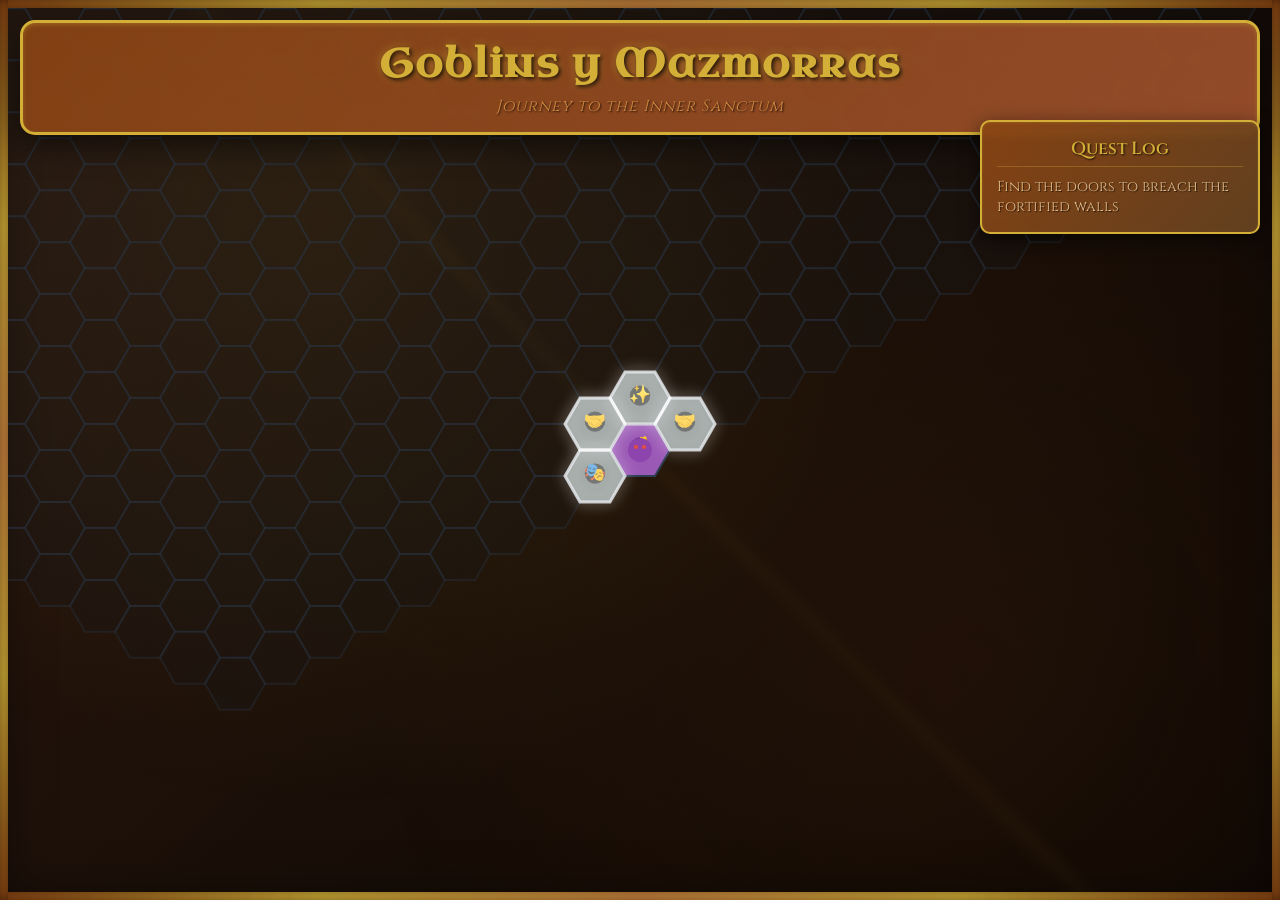
==== frontend/index.html @ 20ef0c17 "frontend" ====
<!DOCTYPE html>
<html lang="en">
<head>
    <meta charset="UTF-8">
    <meta name="viewport" content="width=device-width, initial-scale=1.0">
    <title>Goblins y Mazmorras</title>
    <link rel="preconnect" href="https://fonts.googleapis.com">
    <link rel="preconnect" href="https://fonts.gstatic.com" crossorigin>
    <link href="https://fonts.googleapis.com/css2?family=Cinzel:wght@400;600;700&family=Uncial+Antiqua&display=swap" rel="stylesheet">
    <link rel="stylesheet" href="style.css">
</head>
<body>
    <div class="game-overlay">
        <div class="title-banner">
            <h1 class="game-title">Goblins y Mazmorras</h1>
            <div class="subtitle">Journey to the Inner Sanctum</div>
        </div>
        
        <div class="game-info">
            <div class="info-panel">
                <div class="panel-title">Quest Log</div>
                <div class="quest-text">Find the doors to breach the fortified walls</div>
            </div>
        </div>
    </div>
    
    <canvas id="gameCanvas"></canvas>
    
    <!-- Event Chat Modal -->
    <div id="eventChatModal" class="chat-modal hidden">
        <div class="chat-container">
            <div class="chat-header">
                <h3>Game Master</h3>
                <button id="closeChatBtn" class="close-btn">×</button>
            </div>
            <div class="chat-messages" id="chatMessages">
                <!-- Messages will be added here dynamically -->
            </div>
            <div class="chat-input-area">
                <input type="text" id="chatInput" placeholder="¿Qué haces?" maxlength="200">
                <button id="sendChatBtn">Enviar</button>
            </div>
            <div class="chat-loading hidden" id="chatLoading">
                <div class="loading-spinner"></div>
                <span>Evaluando tu acción...</span>
            </div>
        </div>
    </div>
    
    <div class="medieval-border top"></div>
    <div class="medieval-border bottom"></div>
    <div class="medieval-border left"></div>
    <div class="medieval-border right"></div>
    
    <script src="game.js"></script>
</body>
</html>
---- frontend/style.css ----
/* Medieval Theme Styles */
* {
    margin: 0;
    padding: 0;
    box-sizing: border-box;
}

body {
    font-family: 'Cinzel', serif;
    background: linear-gradient(135deg, #2c1810 0%, #1a0f08 50%, #0d0704 100%);
    background-attachment: fixed;
    overflow: hidden;
    position: relative;
    color: #d4af37;
}

/* Parchment texture overlay */
body::before {
    content: '';
    position: fixed;
    top: 0;
    left: 0;
    width: 100%;
    height: 100%;
    background-image: 
        radial-gradient(circle at 25% 25%, rgba(212, 175, 55, 0.1) 0%, transparent 50%),
        radial-gradient(circle at 75% 75%, rgba(139, 69, 19, 0.1) 0%, transparent 50%),
        linear-gradient(45deg, transparent 49%, rgba(212, 175, 55, 0.03) 50%, transparent 51%);
    pointer-events: none;
    z-index: 1;
}

#gameCanvas {
    display: block;
    cursor: crosshair;
    position: relative;
    z-index: 2;
    border-radius: 8px;
    box-shadow: 
        inset 0 0 50px rgba(0, 0, 0, 0.5),
        0 0 30px rgba(212, 175, 55, 0.3);
}

/* Medieval Borders */
.medieval-border {
    position: fixed;
    background: linear-gradient(45deg, #8b4513, #d4af37, #8b4513);
    z-index: 3;
    box-shadow: inset 0 0 10px rgba(0, 0, 0, 0.5);
}

.medieval-border.top {
    top: 0;
    left: 0;
    right: 0;
    height: 8px;
    background: linear-gradient(to right, #8b4513, #d4af37, #cd853f, #d4af37, #8b4513);
}

.medieval-border.bottom {
    bottom: 0;
    left: 0;
    right: 0;
    height: 8px;
    background: linear-gradient(to right, #8b4513, #d4af37, #cd853f, #d4af37, #8b4513);
}

.medieval-border.left {
    top: 0;
    bottom: 0;
    left: 0;
    width: 8px;
    background: linear-gradient(to bottom, #8b4513, #d4af37, #cd853f, #d4af37, #8b4513);
}

.medieval-border.right {
    top: 0;
    bottom: 0;
    right: 0;
    width: 8px;
    background: linear-gradient(to bottom, #8b4513, #d4af37, #cd853f, #d4af37, #8b4513);
}

/* Game Overlay */
.game-overlay {
    position: fixed;
    top: 20px;
    left: 20px;
    right: 20px;
    z-index: 4;
    pointer-events: none;
}

.title-banner {
    text-align: center;
    margin-bottom: 20px;
    background: linear-gradient(135deg, rgba(139, 69, 19, 0.9), rgba(160, 82, 45, 0.9));
    border: 3px solid #d4af37;
    border-radius: 15px;
    padding: 15px 30px;
    box-shadow: 
        0 8px 32px rgba(0, 0, 0, 0.6),
        inset 0 2px 4px rgba(212, 175, 55, 0.3);
    backdrop-filter: blur(5px);
}

.game-title {
    font-family: 'Uncial Antiqua', cursive;
    font-size: 2.5rem;
    color: #d4af37;
    text-shadow: 
        2px 2px 4px rgba(0, 0, 0, 0.8),
        0 0 10px rgba(212, 175, 55, 0.5);
    margin-bottom: 5px;
    letter-spacing: 2px;
}

.subtitle {
    font-size: 1rem;
    color: #cd853f;
    font-style: italic;
    text-shadow: 1px 1px 2px rgba(0, 0, 0, 0.8);
    letter-spacing: 1px;
}

.game-info {
    position: fixed;
    top: 120px;
    right: 20px;
    width: 280px;
}

.info-panel {
    background: linear-gradient(135deg, rgba(139, 69, 19, 0.95), rgba(101, 67, 33, 0.95));
    border: 2px solid #d4af37;
    border-radius: 10px;
    padding: 15px;
    box-shadow: 
        0 6px 20px rgba(0, 0, 0, 0.6),
        inset 0 1px 3px rgba(212, 175, 55, 0.2);
    backdrop-filter: blur(3px);
}

.panel-title {
    font-size: 1.1rem;
    font-weight: 600;
    color: #d4af37;
    text-align: center;
    margin-bottom: 10px;
    text-shadow: 1px 1px 2px rgba(0, 0, 0, 0.8);
    border-bottom: 1px solid rgba(212, 175, 55, 0.3);
    padding-bottom: 5px;
}

.quest-text {
    font-size: 0.9rem;
    color: #deb887;
    line-height: 1.4;
    text-shadow: 1px 1px 1px rgba(0, 0, 0, 0.6);
}

/* Responsive Design */
@media (max-width: 768px) {
    .game-title {
        font-size: 1.8rem;
    }
    
    .title-banner {
        padding: 10px 20px;
    }
    
    .game-info {
        position: fixed;
        bottom: 20px;
        right: 20px;
        left: 20px;
        width: auto;
    }
    
    .info-panel {
        padding: 12px;
    }
}

/* Subtle animations */
.title-banner {
    animation: glow 3s ease-in-out infinite alternate;
}

@keyframes glow {
    from {
        box-shadow: 
            0 8px 32px rgba(0, 0, 0, 0.6),
            inset 0 2px 4px rgba(212, 175, 55, 0.3);
    }
    to {
        box-shadow: 
            0 8px 32px rgba(0, 0, 0, 0.6),
            inset 0 2px 4px rgba(212, 175, 55, 0.5),
            0 0 20px rgba(212, 175, 55, 0.2);
    }
}

/* Chat Modal Styles */
.chat-modal {
    position: fixed;
    top: 0;
    left: 0;
    width: 100%;
    height: 100%;
    background: rgba(0, 0, 0, 0.8);
    display: flex;
    justify-content: center;
    align-items: center;
    z-index: 1000;
    backdrop-filter: blur(5px);
}

.chat-modal.hidden {
    display: none;
}

.chat-container {
    background: linear-gradient(135deg, rgba(139, 69, 19, 0.95), rgba(101, 67, 33, 0.95));
    border: 3px solid #d4af37;
    border-radius: 15px;
    width: 90%;
    max-width: 500px;
    max-height: 80vh;
    box-shadow: 
        0 10px 40px rgba(0, 0, 0, 0.8),
        inset 0 2px 4px rgba(212, 175, 55, 0.3);
    backdrop-filter: blur(10px);
    display: flex;
    flex-direction: column;
}

.chat-header {
    padding: 15px 20px;
    border-bottom: 2px solid rgba(212, 175, 55, 0.3);
    display: flex;
    justify-content: space-between;
    align-items: center;
}

.chat-header h3 {
    color: #d4af37;
    font-size: 1.3rem;
    text-shadow: 1px 1px 2px rgba(0, 0, 0, 0.8);
    margin: 0;
}

.close-btn {
    background: none;
    border: none;
    color: #d4af37;
    font-size: 1.5rem;
    cursor: pointer;
    padding: 5px 10px;
    border-radius: 5px;
    transition: all 0.3s ease;
}

.close-btn:hover {
    background: rgba(212, 175, 55, 0.2);
    transform: scale(1.1);
}

.chat-messages {
    flex: 1;
    padding: 20px;
    overflow-y: auto;
    max-height: 300px;
    min-height: 150px;
}

.message {
    margin-bottom: 15px;
    padding: 12px 15px;
    border-radius: 10px;
    line-height: 1.4;
    word-wrap: break-word;
}

.message.gm {
    background: linear-gradient(135deg, rgba(212, 175, 55, 0.2), rgba(205, 133, 63, 0.2));
    border-left: 4px solid #d4af37;
    color: #deb887;
    text-shadow: 1px 1px 1px rgba(0, 0, 0, 0.6);
}

.message.player {
    background: linear-gradient(135deg, rgba(142, 68, 173, 0.3), rgba(155, 89, 182, 0.3));
    border-left: 4px solid #9b59b6;
    color: #e8d5ff;
    text-shadow: 1px 1px 1px rgba(0, 0, 0, 0.6);
    margin-left: 20px;
}

.message.result {
    background: linear-gradient(135deg, rgba(46, 125, 50, 0.3), rgba(76, 175, 80, 0.3));
    border-left: 4px solid #4caf50;
    color: #c8e6c9;
    text-shadow: 1px 1px 1px rgba(0, 0, 0, 0.6);
    font-weight: 600;
}

.chat-input-area {
    padding: 15px 20px;
    border-top: 2px solid rgba(212, 175, 55, 0.3);
    display: flex;
    gap: 10px;
}

#chatInput {
    flex: 1;
    padding: 10px 15px;
    border: 2px solid rgba(212, 175, 55, 0.5);
    border-radius: 8px;
    background: rgba(139, 69, 19, 0.3);
    color: #deb887;
    font-family: 'Cinzel', serif;
    font-size: 0.9rem;
    outline: none;
    transition: all 0.3s ease;
}

#chatInput:focus {
    border-color: #d4af37;
    background: rgba(139, 69, 19, 0.5);
    box-shadow: 0 0 10px rgba(212, 175, 55, 0.3);
}

#chatInput::placeholder {
    color: rgba(222, 184, 135, 0.6);
    font-style: italic;
}

#sendChatBtn {
    padding: 10px 20px;
    background: linear-gradient(135deg, #d4af37, #cd853f);
    border: none;
    border-radius: 8px;
    color: #2c1810;
    font-family: 'Cinzel', serif;
    font-weight: 600;
    cursor: pointer;
    transition: all 0.3s ease;
    text-shadow: 1px 1px 1px rgba(0, 0, 0, 0.3);
}

#sendChatBtn:hover {
    background: linear-gradient(135deg, #f1c40f, #d4af37);
    transform: translateY(-2px);
    box-shadow: 0 4px 12px rgba(212, 175, 55, 0.4);
}

#sendChatBtn:disabled {
    opacity: 0.5;
    cursor: not-allowed;
    transform: none;
}

.chat-loading {
    padding: 15px 20px;
    text-align: center;
    border-top: 2px solid rgba(212, 175, 55, 0.3);
    display: flex;
    align-items: center;
    justify-content: center;
    gap: 10px;
    color: #deb887;
    font-style: italic;
}

.chat-loading.hidden {
    display: none;
}

.loading-spinner {
    width: 20px;
    height: 20px;
    border: 2px solid rgba(212, 175, 55, 0.3);
    border-top: 2px solid #d4af37;
    border-radius: 50%;
    animation: spin 1s linear infinite;
}

@keyframes spin {
    0% { transform: rotate(0deg); }
    100% { transform: rotate(360deg); }
}

/* Mobile responsiveness for chat */
@media (max-width: 768px) {
    .chat-container {
        width: 95%;
        max-height: 90vh;
    }
    
    .chat-messages {
        max-height: 250px;
    }
    
    .message.player {
        margin-left: 10px;
    }
    
    #chatInput {
        font-size: 16px; /* Prevent zoom on iOS */
    }
}
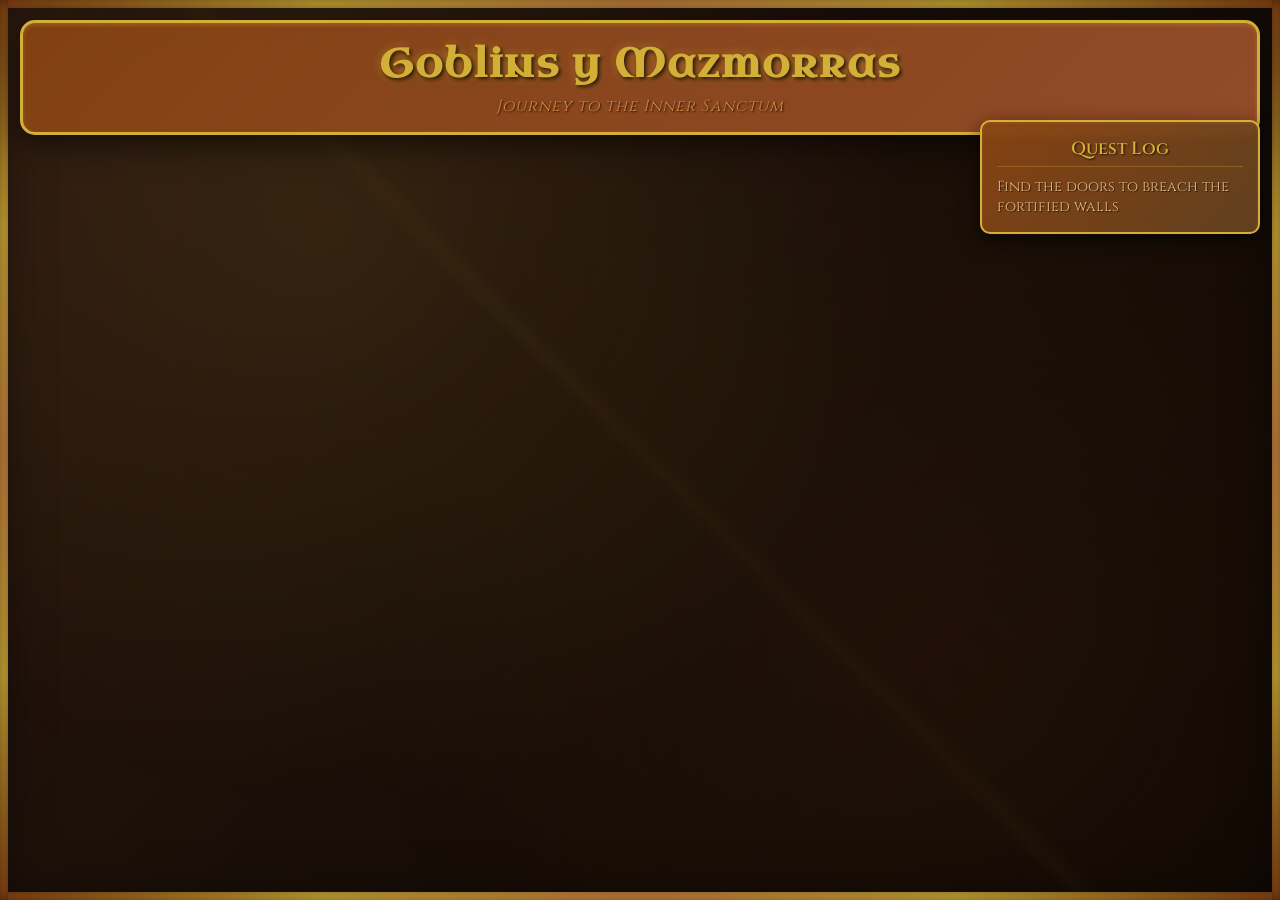
==== commit 45021a22: "backend integration" ====
--- a/frontend/index.html
+++ b/frontend/index.html
@@ -52,6 +52,7 @@
     <div class="medieval-border left"></div>
     <div class="medieval-border right"></div>
     
+    <script src="config.js"></script>
     <script src="game.js"></script>
 </body>
 </html>
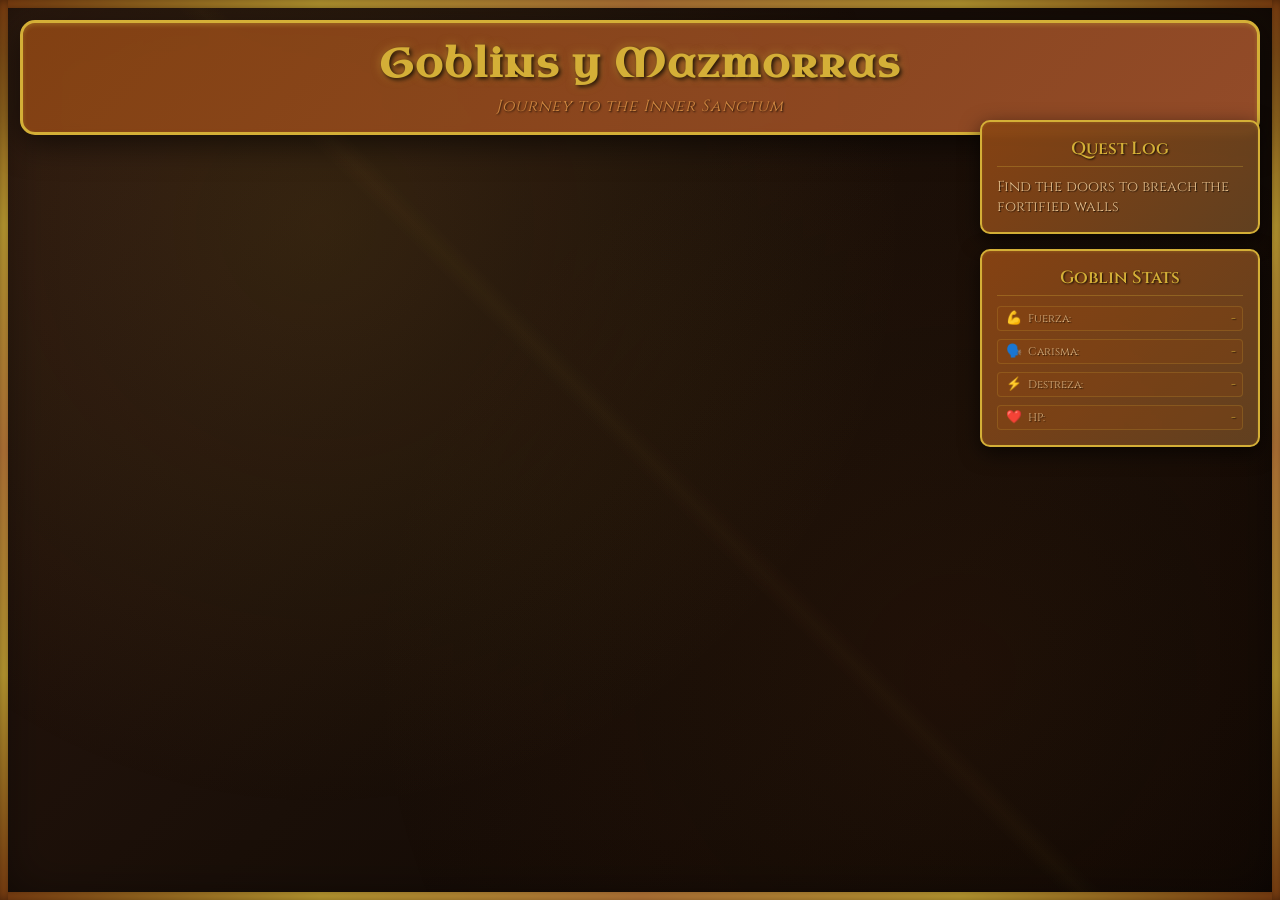
==== commit f3cdb346: "frontend" ====
--- a/frontend/index.html
+++ b/frontend/index.html
@@ -21,6 +21,32 @@
                 <div class="panel-title">Quest Log</div>
                 <div class="quest-text">Find the doors to breach the fortified walls</div>
             </div>
+            
+            <div class="stats-panel">
+                <div class="panel-title">Goblin Stats</div>
+                <div class="stats-container">
+                    <div class="stat-item">
+                        <span class="stat-icon">💪</span>
+                        <span class="stat-label">Fuerza:</span>
+                        <span class="stat-value" id="statFuerza">-</span>
+                    </div>
+                    <div class="stat-item">
+                        <span class="stat-icon">🗣️</span>
+                        <span class="stat-label">Carisma:</span>
+                        <span class="stat-value" id="statCarisma">-</span>
+                    </div>
+                    <div class="stat-item">
+                        <span class="stat-icon">⚡</span>
+                        <span class="stat-label">Destreza:</span>
+                        <span class="stat-value" id="statDestreza">-</span>
+                    </div>
+                    <div class="stat-item">
+                        <span class="stat-icon">❤️</span>
+                        <span class="stat-label">HP:</span>
+                        <span class="stat-value" id="statHP">-</span>
+                    </div>
+                </div>
+            </div>
         </div>
     </div>
     
@@ -32,6 +58,63 @@
             <div class="chat-header">
                 <h3>Game Master</h3>
                 <button id="closeChatBtn" class="close-btn">×</button>
+            </div>
+            <div class="event-stats-panel" id="eventStatsPanel">
+                <div class="goblin-stats">
+                    <h4>Goblin Stats</h4>
+                    <div class="stats-row">
+                        <div class="stat-item">
+                            <span class="stat-icon">💪</span>
+                            <span class="stat-label">Fuerza:</span>
+                            <span class="stat-value" id="goblinStrength">0</span>
+                        </div>
+                        <div class="stat-item">
+                            <span class="stat-icon">💬</span>
+                            <span class="stat-label">Carisma:</span>
+                            <span class="stat-value" id="goblinCharisma">0</span>
+                        </div>
+                        <div class="stat-item">
+                            <span class="stat-icon">⚡</span>
+                            <span class="stat-label">Destreza:</span>
+                            <span class="stat-value" id="goblinAgility">0</span>
+                        </div>
+                    </div>
+                </div>
+                <div class="event-requirements" id="eventRequirements">
+                    <h4>Requirements</h4>
+                    <div class="requirement-bars">
+                        <div class="requirement-bar" id="strengthReq">
+                            <div class="req-label">
+                                <span class="req-icon">💪</span>
+                                <span class="req-text">Fuerza</span>
+                                <span class="req-value">0/0</span>
+                            </div>
+                            <div class="req-progress">
+                                <div class="req-fill"></div>
+                            </div>
+                        </div>
+                        <div class="requirement-bar" id="charismaReq">
+                            <div class="req-label">
+                                <span class="req-icon">💬</span>
+                                <span class="req-text">Carisma</span>
+                                <span class="req-value">0/0</span>
+                            </div>
+                            <div class="req-progress">
+                                <div class="req-fill"></div>
+                            </div>
+                        </div>
+                        <div class="requirement-bar" id="agilityReq">
+                            <div class="req-label">
+                                <span class="req-icon">⚡</span>
+                                <span class="req-text">Destreza</span>
+                                <span class="req-value">0/0</span>
+                            </div>
+                            <div class="req-progress">
+                                <div class="req-fill"></div>
+                            </div>
+                        </div>
+                    </div>
+                </div>
             </div>
             <div class="chat-messages" id="chatMessages">
                 <!-- Messages will be added here dynamically -->
--- a/frontend/style.css
+++ b/frontend/style.css
@@ -159,6 +159,54 @@
     text-shadow: 1px 1px 1px rgba(0, 0, 0, 0.6);
 }
 
+/* Stats Panel */
+.stats-panel {
+    background: linear-gradient(135deg, rgba(139, 69, 19, 0.95), rgba(101, 67, 33, 0.95));
+    border: 2px solid #d4af37;
+    border-radius: 10px;
+    padding: 15px;
+    margin-top: 15px;
+    box-shadow: 
+        0 6px 20px rgba(0, 0, 0, 0.6),
+        inset 0 1px 3px rgba(212, 175, 55, 0.2);
+    backdrop-filter: blur(3px);
+}
+
+.stats-container {
+    display: flex;
+    flex-direction: column;
+    gap: 8px;
+}
+
+.stat-item {
+    display: flex;
+    align-items: center;
+    gap: 8px;
+    padding: 5px 0;
+}
+
+.stat-icon {
+    font-size: 1.1rem;
+    width: 20px;
+    text-align: center;
+}
+
+.stat-label {
+    font-size: 0.9rem;
+    color: #deb887;
+    flex: 1;
+    text-shadow: 1px 1px 1px rgba(0, 0, 0, 0.6);
+}
+
+.stat-value {
+    font-size: 0.9rem;
+    color: #d4af37;
+    font-weight: 600;
+    text-shadow: 1px 1px 1px rgba(0, 0, 0, 0.8);
+    min-width: 30px;
+    text-align: right;
+}
+
 /* Responsive Design */
 @media (max-width: 768px) {
     .game-title {
@@ -391,6 +439,130 @@
     100% { transform: rotate(360deg); }
 }
 
+/* Event Stats Panel */
+.event-stats-panel {
+    padding: 8px 15px;
+    border-bottom: 1px solid rgba(212, 175, 55, 0.2);
+    background: linear-gradient(135deg, rgba(101, 67, 33, 0.2), rgba(139, 69, 19, 0.2));
+}
+
+.goblin-stats h4,
+.event-requirements h4 {
+    color: #d4af37;
+    font-size: 0.8rem;
+    margin: 0 0 6px 0;
+    text-align: center;
+    text-shadow: 1px 1px 2px rgba(0, 0, 0, 0.8);
+    opacity: 0.8;
+}
+
+.stats-row {
+    display: flex;
+    justify-content: space-between;
+    gap: 6px;
+    margin-bottom: 8px;
+}
+
+.stat-item {
+    display: flex;
+    align-items: center;
+    gap: 4px;
+    background: rgba(139, 69, 19, 0.3);
+    padding: 3px 6px;
+    border-radius: 4px;
+    border: 1px solid rgba(212, 175, 55, 0.2);
+    flex: 1;
+}
+
+.stat-icon {
+    font-size: 0.8rem;
+}
+
+.stat-label {
+    font-size: 0.7rem;
+    color: #deb887;
+    font-weight: normal;
+    opacity: 0.9;
+}
+
+.stat-value {
+    font-size: 0.8rem;
+    color: #d4af37;
+    font-weight: normal;
+    margin-left: auto;
+    opacity: 0.9;
+}
+
+.requirement-bars {
+    display: flex;
+    flex-direction: column;
+    gap: 5px;
+}
+
+.requirement-bar {
+    background: rgba(139, 69, 19, 0.3);
+    border-radius: 6px;
+    padding: 5px;
+    border: 1px solid rgba(212, 175, 55, 0.2);
+}
+
+.req-label {
+    display: flex;
+    align-items: center;
+    gap: 6px;
+    margin-bottom: 3px;
+}
+
+.req-icon {
+    font-size: 0.8rem;
+}
+
+.req-text {
+    font-size: 0.7rem;
+    color: #deb887;
+    font-weight: normal;
+    flex: 1;
+    opacity: 0.9;
+}
+
+.req-value {
+    font-size: 0.7rem;
+    color: #d4af37;
+    font-weight: normal;
+    opacity: 0.9;
+}
+
+.req-progress {
+    height: 4px;
+    background: rgba(0, 0, 0, 0.2);
+    border-radius: 2px;
+    overflow: hidden;
+}
+
+.req-fill {
+    height: 100%;
+    background: linear-gradient(90deg, #e74c3c, #f39c12, #27ae60);
+    border-radius: 2px;
+    transition: width 0.5s ease;
+    width: 0%;
+}
+
+.req-fill.success {
+    background: linear-gradient(90deg, #27ae60, #2ecc71);
+}
+
+.req-fill.partial {
+    background: linear-gradient(90deg, #f39c12, #e67e22);
+}
+
+.req-fill.failed {
+    background: linear-gradient(90deg, #e74c3c, #c0392b);
+}
+
+.event-requirements.hidden {
+    display: none;
+}
+
 /* Mobile responsiveness for chat */
 @media (max-width: 768px) {
     .chat-container {
@@ -409,4 +581,17 @@
     #chatInput {
         font-size: 16px; /* Prevent zoom on iOS */
     }
+    
+    .stats-row {
+        flex-direction: column;
+        gap: 5px;
+    }
+    
+    .stat-item {
+        justify-content: space-between;
+    }
+    
+    .event-stats-panel {
+        padding: 10px 15px;
+    }
 }
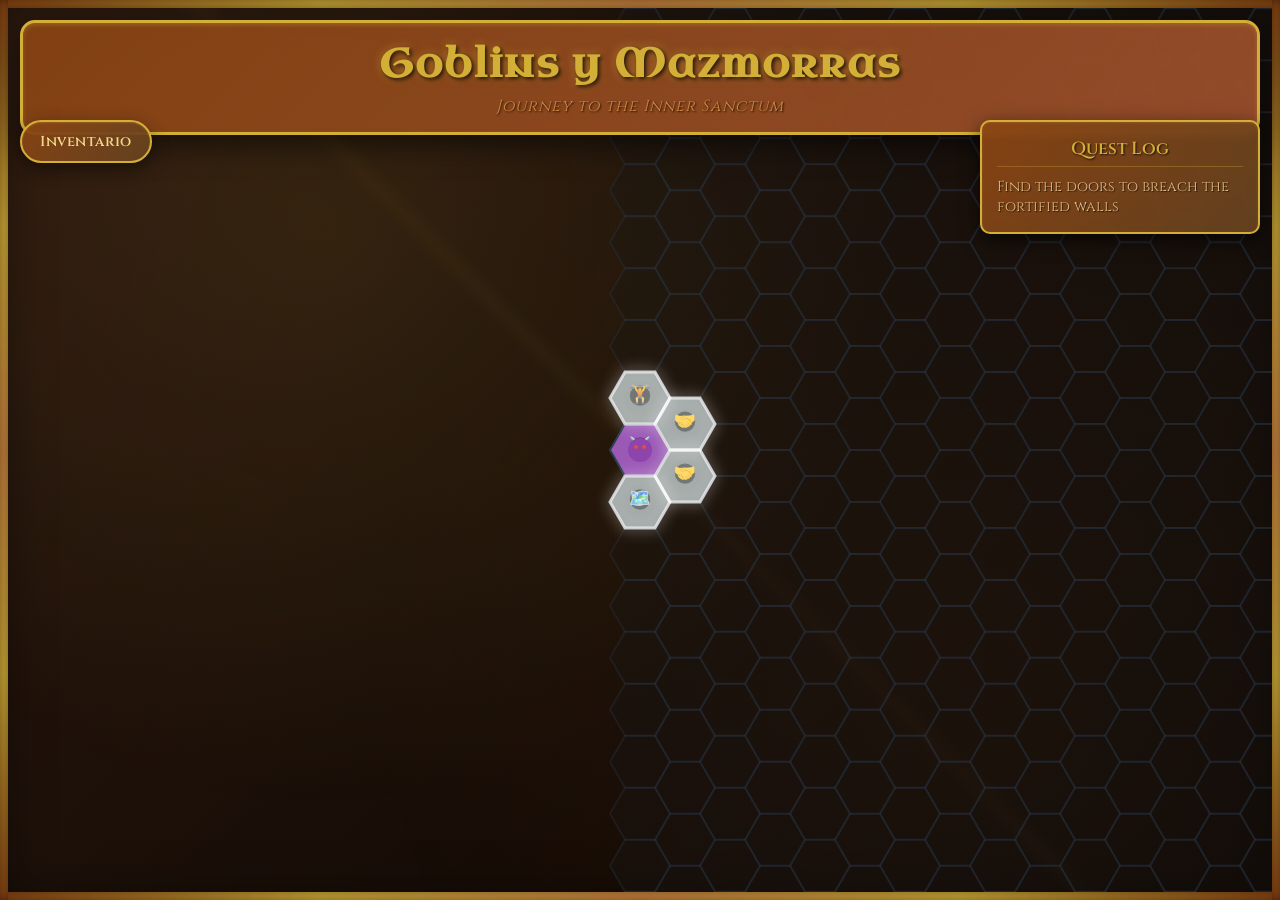
==== commit b199ed65: "Add start screen and backend/frontend fixes" ====
--- a/frontend/index.html
+++ b/frontend/index.html
@@ -21,36 +21,23 @@
                 <div class="panel-title">Quest Log</div>
                 <div class="quest-text">Find the doors to breach the fortified walls</div>
             </div>
-            
-            <div class="stats-panel">
-                <div class="panel-title">Goblin Stats</div>
-                <div class="stats-container">
-                    <div class="stat-item">
-                        <span class="stat-icon">💪</span>
-                        <span class="stat-label">Fuerza:</span>
-                        <span class="stat-value" id="statFuerza">-</span>
-                    </div>
-                    <div class="stat-item">
-                        <span class="stat-icon">🗣️</span>
-                        <span class="stat-label">Carisma:</span>
-                        <span class="stat-value" id="statCarisma">-</span>
-                    </div>
-                    <div class="stat-item">
-                        <span class="stat-icon">⚡</span>
-                        <span class="stat-label">Destreza:</span>
-                        <span class="stat-value" id="statDestreza">-</span>
-                    </div>
-                    <div class="stat-item">
-                        <span class="stat-icon">❤️</span>
-                        <span class="stat-label">HP:</span>
-                        <span class="stat-value" id="statHP">-</span>
-                    </div>
-                </div>
-            </div>
         </div>
+
+        <button id="inventoryButton" class="inventory-button" type="button">Inventario</button>
     </div>
     
     <canvas id="gameCanvas"></canvas>
+
+    <div id="inventoryModal" class="inventory-modal hidden">
+        <div class="inventory-panel">
+            <div class="inventory-header">
+                <h3>Inventario</h3>
+                <button id="closeInventoryBtn" class="close-btn" type="button">×</button>
+            </div>
+            <div id="inventoryStatus" class="inventory-status">Cargando inventario...</div>
+            <div id="inventoryList" class="inventory-list"></div>
+        </div>
+    </div>
     
     <!-- Event Chat Modal -->
     <div id="eventChatModal" class="chat-modal hidden">
@@ -58,63 +45,6 @@
             <div class="chat-header">
                 <h3>Game Master</h3>
                 <button id="closeChatBtn" class="close-btn">×</button>
-            </div>
-            <div class="event-stats-panel" id="eventStatsPanel">
-                <div class="goblin-stats">
-                    <h4>Goblin Stats</h4>
-                    <div class="stats-row">
-                        <div class="stat-item">
-                            <span class="stat-icon">💪</span>
-                            <span class="stat-label">Fuerza:</span>
-                            <span class="stat-value" id="goblinStrength">0</span>
-                        </div>
-                        <div class="stat-item">
-                            <span class="stat-icon">💬</span>
-                            <span class="stat-label">Carisma:</span>
-                            <span class="stat-value" id="goblinCharisma">0</span>
-                        </div>
-                        <div class="stat-item">
-                            <span class="stat-icon">⚡</span>
-                            <span class="stat-label">Destreza:</span>
-                            <span class="stat-value" id="goblinAgility">0</span>
-                        </div>
-                    </div>
-                </div>
-                <div class="event-requirements" id="eventRequirements">
-                    <h4>Requirements</h4>
-                    <div class="requirement-bars">
-                        <div class="requirement-bar" id="strengthReq">
-                            <div class="req-label">
-                                <span class="req-icon">💪</span>
-                                <span class="req-text">Fuerza</span>
-                                <span class="req-value">0/0</span>
-                            </div>
-                            <div class="req-progress">
-                                <div class="req-fill"></div>
-                            </div>
-                        </div>
-                        <div class="requirement-bar" id="charismaReq">
-                            <div class="req-label">
-                                <span class="req-icon">💬</span>
-                                <span class="req-text">Carisma</span>
-                                <span class="req-value">0/0</span>
-                            </div>
-                            <div class="req-progress">
-                                <div class="req-fill"></div>
-                            </div>
-                        </div>
-                        <div class="requirement-bar" id="agilityReq">
-                            <div class="req-label">
-                                <span class="req-icon">⚡</span>
-                                <span class="req-text">Destreza</span>
-                                <span class="req-value">0/0</span>
-                            </div>
-                            <div class="req-progress">
-                                <div class="req-fill"></div>
-                            </div>
-                        </div>
-                    </div>
-                </div>
             </div>
             <div class="chat-messages" id="chatMessages">
                 <!-- Messages will be added here dynamically -->
@@ -138,4 +68,4 @@
     <script src="config.js"></script>
     <script src="game.js"></script>
 </body>
-</html>+</html>
--- a/frontend/style.css
+++ b/frontend/style.css
@@ -12,6 +12,10 @@
     overflow: hidden;
     position: relative;
     color: #d4af37;
+}
+
+body.start-screen {
+    overflow: auto;
 }
 
 /* Parchment texture overlay */
@@ -159,56 +163,376 @@
     text-shadow: 1px 1px 1px rgba(0, 0, 0, 0.6);
 }
 
-/* Stats Panel */
-.stats-panel {
+.start-shell {
+    position: relative;
+    z-index: 2;
+    min-height: 100vh;
+    padding: 56px 24px;
+    display: grid;
+    grid-template-columns: minmax(280px, 0.95fr) minmax(320px, 1.05fr);
+    gap: 28px;
+    align-items: center;
+}
+
+.start-hero,
+.start-panel {
+    border: 2px solid rgba(212, 175, 55, 0.35);
+    border-radius: 24px;
+    background:
+        radial-gradient(circle at top left, rgba(212, 175, 55, 0.12), transparent 35%),
+        linear-gradient(155deg, rgba(78, 43, 18, 0.94), rgba(37, 20, 9, 0.97));
+    box-shadow:
+        0 18px 40px rgba(0, 0, 0, 0.45),
+        inset 0 1px 3px rgba(255, 235, 174, 0.12);
+}
+
+.start-hero {
+    padding: 42px;
+}
+
+.start-kicker {
+    display: inline-block;
+    margin-bottom: 14px;
+    padding: 6px 12px;
+    border-radius: 999px;
+    background: rgba(212, 175, 55, 0.12);
+    color: #f3d88a;
+    font-size: 0.8rem;
+    letter-spacing: 0.12em;
+    text-transform: uppercase;
+}
+
+.start-title {
+    font-family: 'Uncial Antiqua', cursive;
+    font-size: clamp(2.4rem, 6vw, 4.2rem);
+    line-height: 1.05;
+    color: #f3d88a;
+    text-shadow: 2px 2px 10px rgba(0, 0, 0, 0.6);
+    margin-bottom: 18px;
+}
+
+.start-copy {
+    max-width: 42ch;
+    color: #e1c08f;
+    font-size: 1rem;
+    line-height: 1.7;
+}
+
+.start-panel {
+    padding: 30px;
+}
+
+.start-panel-header {
+    margin-bottom: 22px;
+}
+
+.start-panel-title {
+    font-family: 'Uncial Antiqua', cursive;
+    font-size: 2rem;
+    color: #f0cf7e;
+    margin-bottom: 10px;
+}
+
+.start-panel-subtitle {
+    color: #d5b07c;
+    line-height: 1.6;
+}
+
+.start-label {
+    display: block;
+    margin-bottom: 8px;
+    color: #f0cf7e;
+    font-size: 0.92rem;
+    font-weight: 600;
+    letter-spacing: 0.05em;
+    text-transform: uppercase;
+}
+
+.start-input {
+    width: 100%;
+    margin-bottom: 24px;
+    padding: 14px 16px;
+    border: 2px solid rgba(212, 175, 55, 0.45);
+    border-radius: 12px;
+    background: rgba(34, 18, 8, 0.75);
+    color: #f8e2aa;
+    font-family: 'Cinzel', serif;
+    font-size: 1rem;
+    outline: none;
+    transition: border-color 0.2s ease, box-shadow 0.2s ease;
+}
+
+.start-input:focus {
+    border-color: #f1c40f;
+    box-shadow: 0 0 0 4px rgba(241, 196, 15, 0.12);
+}
+
+.character-grid {
+    display: grid;
+    grid-template-columns: repeat(3, minmax(0, 1fr));
+    gap: 16px;
+}
+
+.character-card {
+    text-align: left;
+    padding: 18px 16px;
+    border: 1px solid rgba(212, 175, 55, 0.28);
+    border-radius: 18px;
+    background:
+        linear-gradient(180deg, rgba(255, 220, 140, 0.05), transparent 28%),
+        linear-gradient(145deg, rgba(40, 22, 10, 0.9), rgba(68, 39, 19, 0.72));
+    color: inherit;
+    cursor: pointer;
+    transition: transform 0.2s ease, border-color 0.2s ease, box-shadow 0.2s ease;
+}
+
+.character-card:hover {
+    transform: translateY(-4px);
+    border-color: rgba(241, 196, 15, 0.65);
+    box-shadow: 0 12px 25px rgba(0, 0, 0, 0.28);
+}
+
+.character-art {
+    display: block;
+    width: 100%;
+    aspect-ratio: 4 / 5;
+    object-fit: cover;
+    object-position: center top;
+    border-radius: 14px;
+    margin-bottom: 14px;
+    border: 1px solid rgba(212, 175, 55, 0.2);
+    box-shadow: 0 8px 18px rgba(0, 0, 0, 0.22);
+    background: rgba(20, 11, 5, 0.65);
+}
+
+.character-card:disabled {
+    cursor: progress;
+    opacity: 0.7;
+}
+
+.character-card.is-loading {
+    transform: none;
+}
+
+.character-badge {
+    display: inline-flex;
+    align-items: center;
+    justify-content: center;
+    min-width: 48px;
+    padding: 5px 9px;
+    border-radius: 999px;
+    margin-bottom: 14px;
+    background: rgba(241, 196, 15, 0.14);
+    color: #ffd56b;
+    font-size: 0.78rem;
+    font-weight: 700;
+    letter-spacing: 0.1em;
+}
+
+.character-name {
+    color: #f7df9c;
+    font-size: 1.2rem;
+    margin-bottom: 10px;
+}
+
+.character-tagline {
+    color: #e3bf87;
+    font-size: 0.92rem;
+    line-height: 1.5;
+    margin-bottom: 10px;
+}
+
+.character-stats {
+    color: #cda267;
+    font-size: 0.82rem;
+    line-height: 1.5;
+}
+
+.start-status {
+    margin-top: 18px;
+    padding: 14px 16px;
+    border-radius: 12px;
+    background: rgba(28, 16, 8, 0.72);
+    border: 1px solid rgba(212, 175, 55, 0.2);
+    color: #deb887;
+    line-height: 1.5;
+}
+
+.start-status.is-error {
+    color: #f5b7b1;
+    border-color: rgba(231, 76, 60, 0.35);
+}
+
+.start-status.is-success {
+    color: #d8c28a;
+}
+
+.inventory-button {
+    position: fixed;
+    top: 120px;
+    left: 20px;
+    padding: 10px 18px;
+    border: 2px solid #d4af37;
+    border-radius: 999px;
     background: linear-gradient(135deg, rgba(139, 69, 19, 0.95), rgba(101, 67, 33, 0.95));
+    color: #f3d88a;
+    font-family: 'Cinzel', serif;
+    font-size: 0.9rem;
+    font-weight: 600;
+    letter-spacing: 0.04em;
+    cursor: pointer;
+    pointer-events: auto;
+    z-index: 5;
+    box-shadow:
+        0 6px 18px rgba(0, 0, 0, 0.45),
+        inset 0 1px 2px rgba(212, 175, 55, 0.25);
+    transition: transform 0.2s ease, box-shadow 0.2s ease, background 0.2s ease;
+}
+
+.inventory-button:hover {
+    transform: translateY(-2px);
+    background: linear-gradient(135deg, rgba(160, 82, 45, 0.98), rgba(120, 80, 40, 0.98));
+    box-shadow:
+        0 10px 24px rgba(0, 0, 0, 0.5),
+        inset 0 1px 2px rgba(212, 175, 55, 0.35);
+}
+
+.inventory-button:focus-visible {
+    outline: 2px solid #f1c40f;
+    outline-offset: 3px;
+}
+
+.inventory-modal {
+    position: fixed;
+    inset: 0;
+    display: flex;
+    justify-content: flex-start;
+    align-items: center;
+    padding: 24px;
+    background: rgba(10, 6, 4, 0.72);
+    backdrop-filter: blur(5px);
+    z-index: 900;
+}
+
+.inventory-modal.hidden {
+    display: none;
+}
+
+.inventory-panel {
+    width: min(380px, calc(100vw - 48px));
+    max-height: min(78vh, 700px);
+    overflow: hidden;
+    display: flex;
+    flex-direction: column;
+    background:
+        radial-gradient(circle at top left, rgba(212, 175, 55, 0.12), transparent 38%),
+        linear-gradient(160deg, rgba(92, 51, 23, 0.97), rgba(54, 31, 15, 0.97));
     border: 2px solid #d4af37;
-    border-radius: 10px;
-    padding: 15px;
-    margin-top: 15px;
-    box-shadow: 
-        0 6px 20px rgba(0, 0, 0, 0.6),
-        inset 0 1px 3px rgba(212, 175, 55, 0.2);
-    backdrop-filter: blur(3px);
-}
-
-.stats-container {
+    border-radius: 18px;
+    box-shadow:
+        0 20px 45px rgba(0, 0, 0, 0.6),
+        inset 0 1px 3px rgba(255, 231, 155, 0.2);
+}
+
+.inventory-header {
+    display: flex;
+    justify-content: space-between;
+    align-items: center;
+    gap: 12px;
+    padding: 18px 20px 14px;
+    border-bottom: 1px solid rgba(212, 175, 55, 0.28);
+}
+
+.inventory-header h3 {
+    margin: 0;
+    color: #f3d88a;
+    font-size: 1.25rem;
+    text-shadow: 1px 1px 2px rgba(0, 0, 0, 0.7);
+}
+
+.inventory-status {
+    padding: 14px 20px 0;
+    color: #deb887;
+    font-size: 0.95rem;
+    line-height: 1.4;
+}
+
+.inventory-status.is-error {
+    color: #f5b7b1;
+}
+
+.inventory-list {
+    padding: 16px 20px 20px;
+    overflow-y: auto;
     display: flex;
     flex-direction: column;
-    gap: 8px;
-}
-
-.stat-item {
-    display: flex;
-    align-items: center;
-    gap: 8px;
-    padding: 5px 0;
-}
-
-.stat-icon {
-    font-size: 1.1rem;
-    width: 20px;
-    text-align: center;
-}
-
-.stat-label {
+    gap: 12px;
+}
+
+.inventory-item {
+    padding: 14px 14px 12px;
+    border: 1px solid rgba(212, 175, 55, 0.24);
+    border-radius: 12px;
+    background: linear-gradient(135deg, rgba(33, 20, 11, 0.64), rgba(74, 45, 23, 0.58));
+    box-shadow: inset 0 1px 2px rgba(255, 236, 171, 0.08);
+}
+
+.inventory-item-title {
+    display: flex;
+    justify-content: space-between;
+    align-items: baseline;
+    gap: 10px;
+    margin-bottom: 6px;
+}
+
+.inventory-item-name {
+    color: #f6e0a3;
+    font-size: 1rem;
+    font-weight: 700;
+}
+
+.inventory-item-qty {
+    color: #ffd56b;
     font-size: 0.9rem;
+    font-weight: 600;
+}
+
+.inventory-item-meta,
+.inventory-item-description,
+.inventory-item-stats {
     color: #deb887;
-    flex: 1;
-    text-shadow: 1px 1px 1px rgba(0, 0, 0, 0.6);
-}
-
-.stat-value {
-    font-size: 0.9rem;
-    color: #d4af37;
-    font-weight: 600;
-    text-shadow: 1px 1px 1px rgba(0, 0, 0, 0.8);
-    min-width: 30px;
-    text-align: right;
+    font-size: 0.88rem;
+    line-height: 1.4;
+}
+
+.inventory-item-meta {
+    margin-bottom: 6px;
+}
+
+.inventory-item-description {
+    margin-bottom: 8px;
+}
+
+.inventory-item-stats {
+    color: #f1d18a;
 }
 
 /* Responsive Design */
 @media (max-width: 768px) {
+    .start-shell {
+        grid-template-columns: 1fr;
+        padding: 32px 18px 48px;
+    }
+
+    .start-hero,
+    .start-panel {
+        padding: 24px;
+    }
+
+    .character-grid {
+        grid-template-columns: 1fr;
+    }
+
     .game-title {
         font-size: 1.8rem;
     }
@@ -224,9 +548,26 @@
         left: 20px;
         width: auto;
     }
+
+    .inventory-button {
+        top: auto;
+        bottom: 132px;
+        left: 20px;
+    }
     
     .info-panel {
         padding: 12px;
+    }
+
+    .inventory-modal {
+        justify-content: center;
+        align-items: flex-end;
+        padding: 16px;
+    }
+
+    .inventory-panel {
+        width: 100%;
+        max-height: 72vh;
     }
 }
 
@@ -439,130 +780,6 @@
     100% { transform: rotate(360deg); }
 }
 
-/* Event Stats Panel */
-.event-stats-panel {
-    padding: 8px 15px;
-    border-bottom: 1px solid rgba(212, 175, 55, 0.2);
-    background: linear-gradient(135deg, rgba(101, 67, 33, 0.2), rgba(139, 69, 19, 0.2));
-}
-
-.goblin-stats h4,
-.event-requirements h4 {
-    color: #d4af37;
-    font-size: 0.8rem;
-    margin: 0 0 6px 0;
-    text-align: center;
-    text-shadow: 1px 1px 2px rgba(0, 0, 0, 0.8);
-    opacity: 0.8;
-}
-
-.stats-row {
-    display: flex;
-    justify-content: space-between;
-    gap: 6px;
-    margin-bottom: 8px;
-}
-
-.stat-item {
-    display: flex;
-    align-items: center;
-    gap: 4px;
-    background: rgba(139, 69, 19, 0.3);
-    padding: 3px 6px;
-    border-radius: 4px;
-    border: 1px solid rgba(212, 175, 55, 0.2);
-    flex: 1;
-}
-
-.stat-icon {
-    font-size: 0.8rem;
-}
-
-.stat-label {
-    font-size: 0.7rem;
-    color: #deb887;
-    font-weight: normal;
-    opacity: 0.9;
-}
-
-.stat-value {
-    font-size: 0.8rem;
-    color: #d4af37;
-    font-weight: normal;
-    margin-left: auto;
-    opacity: 0.9;
-}
-
-.requirement-bars {
-    display: flex;
-    flex-direction: column;
-    gap: 5px;
-}
-
-.requirement-bar {
-    background: rgba(139, 69, 19, 0.3);
-    border-radius: 6px;
-    padding: 5px;
-    border: 1px solid rgba(212, 175, 55, 0.2);
-}
-
-.req-label {
-    display: flex;
-    align-items: center;
-    gap: 6px;
-    margin-bottom: 3px;
-}
-
-.req-icon {
-    font-size: 0.8rem;
-}
-
-.req-text {
-    font-size: 0.7rem;
-    color: #deb887;
-    font-weight: normal;
-    flex: 1;
-    opacity: 0.9;
-}
-
-.req-value {
-    font-size: 0.7rem;
-    color: #d4af37;
-    font-weight: normal;
-    opacity: 0.9;
-}
-
-.req-progress {
-    height: 4px;
-    background: rgba(0, 0, 0, 0.2);
-    border-radius: 2px;
-    overflow: hidden;
-}
-
-.req-fill {
-    height: 100%;
-    background: linear-gradient(90deg, #e74c3c, #f39c12, #27ae60);
-    border-radius: 2px;
-    transition: width 0.5s ease;
-    width: 0%;
-}
-
-.req-fill.success {
-    background: linear-gradient(90deg, #27ae60, #2ecc71);
-}
-
-.req-fill.partial {
-    background: linear-gradient(90deg, #f39c12, #e67e22);
-}
-
-.req-fill.failed {
-    background: linear-gradient(90deg, #e74c3c, #c0392b);
-}
-
-.event-requirements.hidden {
-    display: none;
-}
-
 /* Mobile responsiveness for chat */
 @media (max-width: 768px) {
     .chat-container {
@@ -581,17 +798,4 @@
     #chatInput {
         font-size: 16px; /* Prevent zoom on iOS */
     }
-    
-    .stats-row {
-        flex-direction: column;
-        gap: 5px;
-    }
-    
-    .stat-item {
-        justify-content: space-between;
-    }
-    
-    .event-stats-panel {
-        padding: 10px 15px;
-    }
-}+}
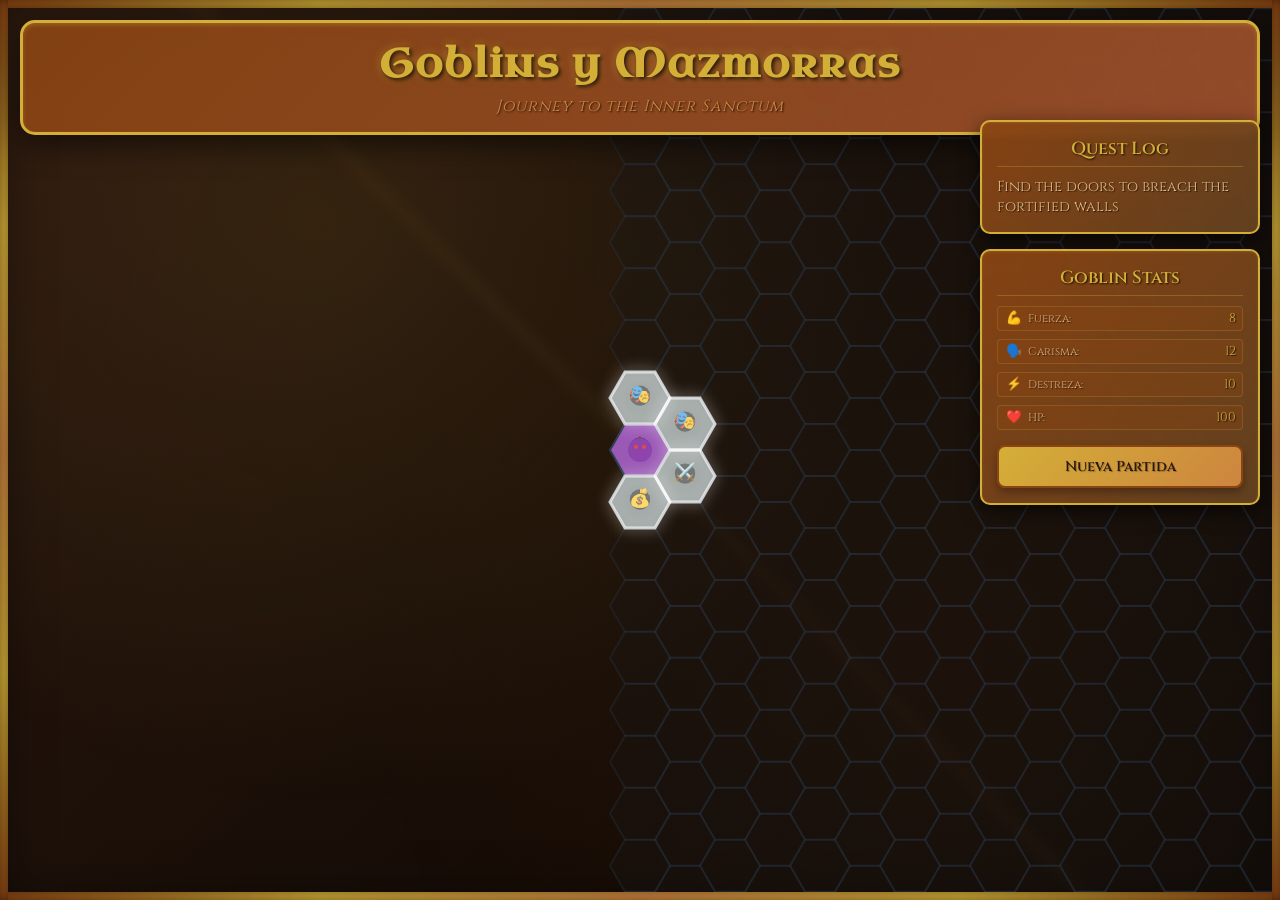
==== commit 4ab35215: "merge" ====
--- a/frontend/index.html
+++ b/frontend/index.html
@@ -21,23 +21,37 @@
                 <div class="panel-title">Quest Log</div>
                 <div class="quest-text">Find the doors to breach the fortified walls</div>
             </div>
+            
+            <div class="stats-panel">
+                <div class="panel-title">Goblin Stats</div>
+                <div class="stats-container">
+                    <div class="stat-item">
+                        <span class="stat-icon">💪</span>
+                        <span class="stat-label">Fuerza:</span>
+                        <span class="stat-value" id="statFuerza">-</span>
+                    </div>
+                    <div class="stat-item">
+                        <span class="stat-icon">🗣️</span>
+                        <span class="stat-label">Carisma:</span>
+                        <span class="stat-value" id="statCarisma">-</span>
+                    </div>
+                    <div class="stat-item">
+                        <span class="stat-icon">⚡</span>
+                        <span class="stat-label">Destreza:</span>
+                        <span class="stat-value" id="statDestreza">-</span>
+                    </div>
+                    <div class="stat-item">
+                        <span class="stat-icon">❤️</span>
+                        <span class="stat-label">HP:</span>
+                        <span class="stat-value" id="statHP">-</span>
+                    </div>
+                </div>
+                <button id="newRunBtn" class="new-run-btn">Nueva Partida</button>
+            </div>
         </div>
-
-        <button id="inventoryButton" class="inventory-button" type="button">Inventario</button>
     </div>
     
     <canvas id="gameCanvas"></canvas>
-
-    <div id="inventoryModal" class="inventory-modal hidden">
-        <div class="inventory-panel">
-            <div class="inventory-header">
-                <h3>Inventario</h3>
-                <button id="closeInventoryBtn" class="close-btn" type="button">×</button>
-            </div>
-            <div id="inventoryStatus" class="inventory-status">Cargando inventario...</div>
-            <div id="inventoryList" class="inventory-list"></div>
-        </div>
-    </div>
     
     <!-- Event Chat Modal -->
     <div id="eventChatModal" class="chat-modal hidden">
@@ -45,6 +59,63 @@
             <div class="chat-header">
                 <h3>Game Master</h3>
                 <button id="closeChatBtn" class="close-btn">×</button>
+            </div>
+            <div class="event-stats-panel" id="eventStatsPanel">
+                <div class="goblin-stats">
+                    <h4>Goblin Stats</h4>
+                    <div class="stats-row">
+                        <div class="stat-item">
+                            <span class="stat-icon">💪</span>
+                            <span class="stat-label">Fuerza:</span>
+                            <span class="stat-value" id="goblinStrength">0</span>
+                        </div>
+                        <div class="stat-item">
+                            <span class="stat-icon">💬</span>
+                            <span class="stat-label">Carisma:</span>
+                            <span class="stat-value" id="goblinCharisma">0</span>
+                        </div>
+                        <div class="stat-item">
+                            <span class="stat-icon">⚡</span>
+                            <span class="stat-label">Destreza:</span>
+                            <span class="stat-value" id="goblinAgility">0</span>
+                        </div>
+                    </div>
+                </div>
+                <div class="event-requirements" id="eventRequirements">
+                    <h4>Requirements</h4>
+                    <div class="requirement-bars">
+                        <div class="requirement-bar" id="strengthReq">
+                            <div class="req-label">
+                                <span class="req-icon">💪</span>
+                                <span class="req-text">Fuerza</span>
+                                <span class="req-value">0/0</span>
+                            </div>
+                            <div class="req-progress">
+                                <div class="req-fill"></div>
+                            </div>
+                        </div>
+                        <div class="requirement-bar" id="charismaReq">
+                            <div class="req-label">
+                                <span class="req-icon">💬</span>
+                                <span class="req-text">Carisma</span>
+                                <span class="req-value">0/0</span>
+                            </div>
+                            <div class="req-progress">
+                                <div class="req-fill"></div>
+                            </div>
+                        </div>
+                        <div class="requirement-bar" id="agilityReq">
+                            <div class="req-label">
+                                <span class="req-icon">⚡</span>
+                                <span class="req-text">Destreza</span>
+                                <span class="req-value">0/0</span>
+                            </div>
+                            <div class="req-progress">
+                                <div class="req-fill"></div>
+                            </div>
+                        </div>
+                    </div>
+                </div>
             </div>
             <div class="chat-messages" id="chatMessages">
                 <!-- Messages will be added here dynamically -->
@@ -68,4 +139,4 @@
     <script src="config.js"></script>
     <script src="game.js"></script>
 </body>
-</html>
+</html>
--- a/frontend/style.css
+++ b/frontend/style.css
@@ -12,10 +12,6 @@
     overflow: hidden;
     position: relative;
     color: #d4af37;
-}
-
-body.start-screen {
-    overflow: auto;
 }
 
 /* Parchment texture overlay */
@@ -132,6 +128,7 @@
     top: 120px;
     right: 20px;
     width: 280px;
+    pointer-events: auto;
 }
 
 .info-panel {
@@ -143,6 +140,7 @@
         0 6px 20px rgba(0, 0, 0, 0.6),
         inset 0 1px 3px rgba(212, 175, 55, 0.2);
     backdrop-filter: blur(3px);
+    pointer-events: auto;
 }
 
 .panel-title {
@@ -163,376 +161,57 @@
     text-shadow: 1px 1px 1px rgba(0, 0, 0, 0.6);
 }
 
-.start-shell {
-    position: relative;
-    z-index: 2;
-    min-height: 100vh;
-    padding: 56px 24px;
-    display: grid;
-    grid-template-columns: minmax(280px, 0.95fr) minmax(320px, 1.05fr);
-    gap: 28px;
+/* Stats Panel */
+.stats-panel {
+    background: linear-gradient(135deg, rgba(139, 69, 19, 0.95), rgba(101, 67, 33, 0.95));
+    border: 2px solid #d4af37;
+    border-radius: 10px;
+    padding: 15px;
+    margin-top: 15px;
+    box-shadow: 
+        0 6px 20px rgba(0, 0, 0, 0.6),
+        inset 0 1px 3px rgba(212, 175, 55, 0.2);
+    backdrop-filter: blur(3px);
+    pointer-events: auto;
+}
+
+.stats-container {
+    display: flex;
+    flex-direction: column;
+    gap: 8px;
+}
+
+.stat-item {
+    display: flex;
     align-items: center;
-}
-
-.start-hero,
-.start-panel {
-    border: 2px solid rgba(212, 175, 55, 0.35);
-    border-radius: 24px;
-    background:
-        radial-gradient(circle at top left, rgba(212, 175, 55, 0.12), transparent 35%),
-        linear-gradient(155deg, rgba(78, 43, 18, 0.94), rgba(37, 20, 9, 0.97));
-    box-shadow:
-        0 18px 40px rgba(0, 0, 0, 0.45),
-        inset 0 1px 3px rgba(255, 235, 174, 0.12);
-}
-
-.start-hero {
-    padding: 42px;
-}
-
-.start-kicker {
-    display: inline-block;
-    margin-bottom: 14px;
-    padding: 6px 12px;
-    border-radius: 999px;
-    background: rgba(212, 175, 55, 0.12);
-    color: #f3d88a;
-    font-size: 0.8rem;
-    letter-spacing: 0.12em;
-    text-transform: uppercase;
-}
-
-.start-title {
-    font-family: 'Uncial Antiqua', cursive;
-    font-size: clamp(2.4rem, 6vw, 4.2rem);
-    line-height: 1.05;
-    color: #f3d88a;
-    text-shadow: 2px 2px 10px rgba(0, 0, 0, 0.6);
-    margin-bottom: 18px;
-}
-
-.start-copy {
-    max-width: 42ch;
-    color: #e1c08f;
-    font-size: 1rem;
-    line-height: 1.7;
-}
-
-.start-panel {
-    padding: 30px;
-}
-
-.start-panel-header {
-    margin-bottom: 22px;
-}
-
-.start-panel-title {
-    font-family: 'Uncial Antiqua', cursive;
-    font-size: 2rem;
-    color: #f0cf7e;
-    margin-bottom: 10px;
-}
-
-.start-panel-subtitle {
-    color: #d5b07c;
-    line-height: 1.6;
-}
-
-.start-label {
-    display: block;
-    margin-bottom: 8px;
-    color: #f0cf7e;
-    font-size: 0.92rem;
+    gap: 8px;
+    padding: 5px 0;
+}
+
+.stat-icon {
+    font-size: 1.1rem;
+    width: 20px;
+    text-align: center;
+}
+
+.stat-label {
+    font-size: 0.9rem;
+    color: #deb887;
+    flex: 1;
+    text-shadow: 1px 1px 1px rgba(0, 0, 0, 0.6);
+}
+
+.stat-value {
+    font-size: 0.9rem;
+    color: #d4af37;
     font-weight: 600;
-    letter-spacing: 0.05em;
-    text-transform: uppercase;
-}
-
-.start-input {
-    width: 100%;
-    margin-bottom: 24px;
-    padding: 14px 16px;
-    border: 2px solid rgba(212, 175, 55, 0.45);
-    border-radius: 12px;
-    background: rgba(34, 18, 8, 0.75);
-    color: #f8e2aa;
-    font-family: 'Cinzel', serif;
-    font-size: 1rem;
-    outline: none;
-    transition: border-color 0.2s ease, box-shadow 0.2s ease;
-}
-
-.start-input:focus {
-    border-color: #f1c40f;
-    box-shadow: 0 0 0 4px rgba(241, 196, 15, 0.12);
-}
-
-.character-grid {
-    display: grid;
-    grid-template-columns: repeat(3, minmax(0, 1fr));
-    gap: 16px;
-}
-
-.character-card {
-    text-align: left;
-    padding: 18px 16px;
-    border: 1px solid rgba(212, 175, 55, 0.28);
-    border-radius: 18px;
-    background:
-        linear-gradient(180deg, rgba(255, 220, 140, 0.05), transparent 28%),
-        linear-gradient(145deg, rgba(40, 22, 10, 0.9), rgba(68, 39, 19, 0.72));
-    color: inherit;
-    cursor: pointer;
-    transition: transform 0.2s ease, border-color 0.2s ease, box-shadow 0.2s ease;
-}
-
-.character-card:hover {
-    transform: translateY(-4px);
-    border-color: rgba(241, 196, 15, 0.65);
-    box-shadow: 0 12px 25px rgba(0, 0, 0, 0.28);
-}
-
-.character-art {
-    display: block;
-    width: 100%;
-    aspect-ratio: 4 / 5;
-    object-fit: cover;
-    object-position: center top;
-    border-radius: 14px;
-    margin-bottom: 14px;
-    border: 1px solid rgba(212, 175, 55, 0.2);
-    box-shadow: 0 8px 18px rgba(0, 0, 0, 0.22);
-    background: rgba(20, 11, 5, 0.65);
-}
-
-.character-card:disabled {
-    cursor: progress;
-    opacity: 0.7;
-}
-
-.character-card.is-loading {
-    transform: none;
-}
-
-.character-badge {
-    display: inline-flex;
-    align-items: center;
-    justify-content: center;
-    min-width: 48px;
-    padding: 5px 9px;
-    border-radius: 999px;
-    margin-bottom: 14px;
-    background: rgba(241, 196, 15, 0.14);
-    color: #ffd56b;
-    font-size: 0.78rem;
-    font-weight: 700;
-    letter-spacing: 0.1em;
-}
-
-.character-name {
-    color: #f7df9c;
-    font-size: 1.2rem;
-    margin-bottom: 10px;
-}
-
-.character-tagline {
-    color: #e3bf87;
-    font-size: 0.92rem;
-    line-height: 1.5;
-    margin-bottom: 10px;
-}
-
-.character-stats {
-    color: #cda267;
-    font-size: 0.82rem;
-    line-height: 1.5;
-}
-
-.start-status {
-    margin-top: 18px;
-    padding: 14px 16px;
-    border-radius: 12px;
-    background: rgba(28, 16, 8, 0.72);
-    border: 1px solid rgba(212, 175, 55, 0.2);
-    color: #deb887;
-    line-height: 1.5;
-}
-
-.start-status.is-error {
-    color: #f5b7b1;
-    border-color: rgba(231, 76, 60, 0.35);
-}
-
-.start-status.is-success {
-    color: #d8c28a;
-}
-
-.inventory-button {
-    position: fixed;
-    top: 120px;
-    left: 20px;
-    padding: 10px 18px;
-    border: 2px solid #d4af37;
-    border-radius: 999px;
-    background: linear-gradient(135deg, rgba(139, 69, 19, 0.95), rgba(101, 67, 33, 0.95));
-    color: #f3d88a;
-    font-family: 'Cinzel', serif;
-    font-size: 0.9rem;
-    font-weight: 600;
-    letter-spacing: 0.04em;
-    cursor: pointer;
-    pointer-events: auto;
-    z-index: 5;
-    box-shadow:
-        0 6px 18px rgba(0, 0, 0, 0.45),
-        inset 0 1px 2px rgba(212, 175, 55, 0.25);
-    transition: transform 0.2s ease, box-shadow 0.2s ease, background 0.2s ease;
-}
-
-.inventory-button:hover {
-    transform: translateY(-2px);
-    background: linear-gradient(135deg, rgba(160, 82, 45, 0.98), rgba(120, 80, 40, 0.98));
-    box-shadow:
-        0 10px 24px rgba(0, 0, 0, 0.5),
-        inset 0 1px 2px rgba(212, 175, 55, 0.35);
-}
-
-.inventory-button:focus-visible {
-    outline: 2px solid #f1c40f;
-    outline-offset: 3px;
-}
-
-.inventory-modal {
-    position: fixed;
-    inset: 0;
-    display: flex;
-    justify-content: flex-start;
-    align-items: center;
-    padding: 24px;
-    background: rgba(10, 6, 4, 0.72);
-    backdrop-filter: blur(5px);
-    z-index: 900;
-}
-
-.inventory-modal.hidden {
-    display: none;
-}
-
-.inventory-panel {
-    width: min(380px, calc(100vw - 48px));
-    max-height: min(78vh, 700px);
-    overflow: hidden;
-    display: flex;
-    flex-direction: column;
-    background:
-        radial-gradient(circle at top left, rgba(212, 175, 55, 0.12), transparent 38%),
-        linear-gradient(160deg, rgba(92, 51, 23, 0.97), rgba(54, 31, 15, 0.97));
-    border: 2px solid #d4af37;
-    border-radius: 18px;
-    box-shadow:
-        0 20px 45px rgba(0, 0, 0, 0.6),
-        inset 0 1px 3px rgba(255, 231, 155, 0.2);
-}
-
-.inventory-header {
-    display: flex;
-    justify-content: space-between;
-    align-items: center;
-    gap: 12px;
-    padding: 18px 20px 14px;
-    border-bottom: 1px solid rgba(212, 175, 55, 0.28);
-}
-
-.inventory-header h3 {
-    margin: 0;
-    color: #f3d88a;
-    font-size: 1.25rem;
-    text-shadow: 1px 1px 2px rgba(0, 0, 0, 0.7);
-}
-
-.inventory-status {
-    padding: 14px 20px 0;
-    color: #deb887;
-    font-size: 0.95rem;
-    line-height: 1.4;
-}
-
-.inventory-status.is-error {
-    color: #f5b7b1;
-}
-
-.inventory-list {
-    padding: 16px 20px 20px;
-    overflow-y: auto;
-    display: flex;
-    flex-direction: column;
-    gap: 12px;
-}
-
-.inventory-item {
-    padding: 14px 14px 12px;
-    border: 1px solid rgba(212, 175, 55, 0.24);
-    border-radius: 12px;
-    background: linear-gradient(135deg, rgba(33, 20, 11, 0.64), rgba(74, 45, 23, 0.58));
-    box-shadow: inset 0 1px 2px rgba(255, 236, 171, 0.08);
-}
-
-.inventory-item-title {
-    display: flex;
-    justify-content: space-between;
-    align-items: baseline;
-    gap: 10px;
-    margin-bottom: 6px;
-}
-
-.inventory-item-name {
-    color: #f6e0a3;
-    font-size: 1rem;
-    font-weight: 700;
-}
-
-.inventory-item-qty {
-    color: #ffd56b;
-    font-size: 0.9rem;
-    font-weight: 600;
-}
-
-.inventory-item-meta,
-.inventory-item-description,
-.inventory-item-stats {
-    color: #deb887;
-    font-size: 0.88rem;
-    line-height: 1.4;
-}
-
-.inventory-item-meta {
-    margin-bottom: 6px;
-}
-
-.inventory-item-description {
-    margin-bottom: 8px;
-}
-
-.inventory-item-stats {
-    color: #f1d18a;
+    text-shadow: 1px 1px 1px rgba(0, 0, 0, 0.8);
+    min-width: 30px;
+    text-align: right;
 }
 
 /* Responsive Design */
 @media (max-width: 768px) {
-    .start-shell {
-        grid-template-columns: 1fr;
-        padding: 32px 18px 48px;
-    }
-
-    .start-hero,
-    .start-panel {
-        padding: 24px;
-    }
-
-    .character-grid {
-        grid-template-columns: 1fr;
-    }
-
     .game-title {
         font-size: 1.8rem;
     }
@@ -548,26 +227,9 @@
         left: 20px;
         width: auto;
     }
-
-    .inventory-button {
-        top: auto;
-        bottom: 132px;
-        left: 20px;
-    }
     
     .info-panel {
         padding: 12px;
-    }
-
-    .inventory-modal {
-        justify-content: center;
-        align-items: flex-end;
-        padding: 16px;
-    }
-
-    .inventory-panel {
-        width: 100%;
-        max-height: 72vh;
     }
 }
 
@@ -780,6 +442,130 @@
     100% { transform: rotate(360deg); }
 }
 
+/* Event Stats Panel */
+.event-stats-panel {
+    padding: 8px 15px;
+    border-bottom: 1px solid rgba(212, 175, 55, 0.2);
+    background: linear-gradient(135deg, rgba(101, 67, 33, 0.2), rgba(139, 69, 19, 0.2));
+}
+
+.goblin-stats h4,
+.event-requirements h4 {
+    color: #d4af37;
+    font-size: 0.8rem;
+    margin: 0 0 6px 0;
+    text-align: center;
+    text-shadow: 1px 1px 2px rgba(0, 0, 0, 0.8);
+    opacity: 0.8;
+}
+
+.stats-row {
+    display: flex;
+    justify-content: space-between;
+    gap: 6px;
+    margin-bottom: 8px;
+}
+
+.stat-item {
+    display: flex;
+    align-items: center;
+    gap: 4px;
+    background: rgba(139, 69, 19, 0.3);
+    padding: 3px 6px;
+    border-radius: 4px;
+    border: 1px solid rgba(212, 175, 55, 0.2);
+    flex: 1;
+}
+
+.stat-icon {
+    font-size: 0.8rem;
+}
+
+.stat-label {
+    font-size: 0.7rem;
+    color: #deb887;
+    font-weight: normal;
+    opacity: 0.9;
+}
+
+.stat-value {
+    font-size: 0.8rem;
+    color: #d4af37;
+    font-weight: normal;
+    margin-left: auto;
+    opacity: 0.9;
+}
+
+.requirement-bars {
+    display: flex;
+    flex-direction: column;
+    gap: 5px;
+}
+
+.requirement-bar {
+    background: rgba(139, 69, 19, 0.3);
+    border-radius: 6px;
+    padding: 5px;
+    border: 1px solid rgba(212, 175, 55, 0.2);
+}
+
+.req-label {
+    display: flex;
+    align-items: center;
+    gap: 6px;
+    margin-bottom: 3px;
+}
+
+.req-icon {
+    font-size: 0.8rem;
+}
+
+.req-text {
+    font-size: 0.7rem;
+    color: #deb887;
+    font-weight: normal;
+    flex: 1;
+    opacity: 0.9;
+}
+
+.req-value {
+    font-size: 0.7rem;
+    color: #d4af37;
+    font-weight: normal;
+    opacity: 0.9;
+}
+
+.req-progress {
+    height: 4px;
+    background: rgba(0, 0, 0, 0.2);
+    border-radius: 2px;
+    overflow: hidden;
+}
+
+.req-fill {
+    height: 100%;
+    background: linear-gradient(90deg, #e74c3c, #f39c12, #27ae60);
+    border-radius: 2px;
+    transition: width 0.5s ease;
+    width: 0%;
+}
+
+.req-fill.success {
+    background: linear-gradient(90deg, #27ae60, #2ecc71);
+}
+
+.req-fill.partial {
+    background: linear-gradient(90deg, #f39c12, #e67e22);
+}
+
+.req-fill.failed {
+    background: linear-gradient(90deg, #e74c3c, #c0392b);
+}
+
+.event-requirements.hidden {
+    display: none;
+}
+
 /* Mobile responsiveness for chat */
 @media (max-width: 768px) {
     .chat-container {
@@ -798,4 +584,52 @@
     #chatInput {
         font-size: 16px; /* Prevent zoom on iOS */
     }
-}
+    
+    .stats-row {
+        flex-direction: column;
+        gap: 5px;
+    }
+    
+    .stat-item {
+        justify-content: space-between;
+    }
+    
+    .event-stats-panel {
+        padding: 10px 15px;
+    }
+}
+
+/* New Run Button */
+.new-run-btn {
+    width: 100%;
+    margin-top: 15px;
+    padding: 10px 15px;
+    background: linear-gradient(135deg, #d4af37, #cd853f);
+    border: 2px solid #8b4513;
+    border-radius: 8px;
+    color: #2c1810;
+    font-family: 'Cinzel', serif;
+    font-weight: 600;
+    font-size: 0.9rem;
+    cursor: pointer;
+    transition: all 0.3s ease;
+    text-shadow: 1px 1px 1px rgba(0, 0, 0, 0.3);
+    box-shadow: 0 4px 8px rgba(0, 0, 0, 0.3);
+}
+
+.new-run-btn:hover {
+    background: linear-gradient(135deg, #f1c40f, #d4af37);
+    transform: translateY(-2px);
+    box-shadow: 0 6px 12px rgba(212, 175, 55, 0.4);
+}
+
+.new-run-btn:active {
+    transform: translateY(0);
+    box-shadow: 0 2px 4px rgba(0, 0, 0, 0.3);
+}
+
+.new-run-btn:disabled {
+    opacity: 0.5;
+    cursor: not-allowed;
+    transform: none;
+}
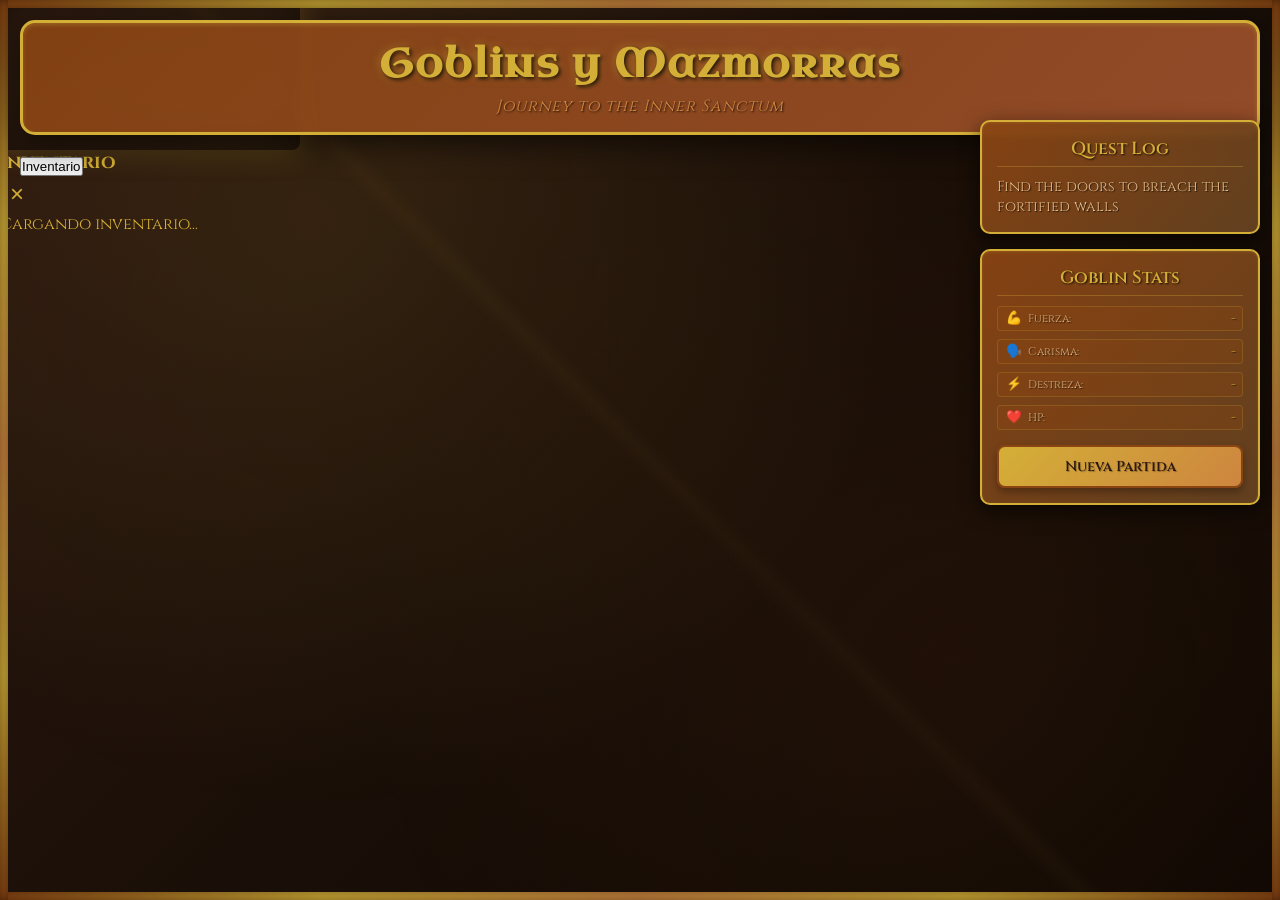
==== commit f6aa30d9: "merge" ====
--- a/frontend/index.html
+++ b/frontend/index.html
@@ -49,9 +49,22 @@
                 <button id="newRunBtn" class="new-run-btn">Nueva Partida</button>
             </div>
         </div>
+
+        <button id="inventoryButton" class="inventory-button" type="button">Inventario</button>
     </div>
     
     <canvas id="gameCanvas"></canvas>
+
+    <div id="inventoryModal" class="inventory-modal hidden">
+        <div class="inventory-panel">
+            <div class="inventory-header">
+                <h3>Inventario</h3>
+                <button id="closeInventoryBtn" class="close-btn" type="button">×</button>
+            </div>
+            <div id="inventoryStatus" class="inventory-status">Cargando inventario...</div>
+            <div id="inventoryList" class="inventory-list"></div>
+        </div>
+    </div>
     
     <!-- Event Chat Modal -->
     <div id="eventChatModal" class="chat-modal hidden">
@@ -139,4 +152,4 @@
     <script src="config.js"></script>
     <script src="game.js"></script>
 </body>
-</html>+</html>
--- a/frontend/style.css
+++ b/frontend/style.css
@@ -12,6 +12,10 @@
     overflow: hidden;
     position: relative;
     color: #d4af37;
+}
+
+body.start-screen {
+    overflow: auto;
 }
 
 /* Parchment texture overlay */
@@ -212,6 +216,20 @@
 
 /* Responsive Design */
 @media (max-width: 768px) {
+    .start-shell {
+        grid-template-columns: 1fr;
+        padding: 32px 18px 48px;
+    }
+
+    .start-hero,
+    .start-panel {
+        padding: 24px;
+    }
+
+    .character-grid {
+        grid-template-columns: 1fr;
+    }
+
     .game-title {
         font-size: 1.8rem;
     }
@@ -227,9 +245,26 @@
         left: 20px;
         width: auto;
     }
+
+    .inventory-button {
+        top: auto;
+        bottom: 132px;
+        left: 20px;
+    }
     
     .info-panel {
         padding: 12px;
+    }
+
+    .inventory-modal {
+        justify-content: center;
+        align-items: flex-end;
+        padding: 16px;
+    }
+
+    .inventory-panel {
+        width: 100%;
+        max-height: 72vh;
     }
 }
 
@@ -584,6 +619,7 @@
     #chatInput {
         font-size: 16px; /* Prevent zoom on iOS */
     }
+<<<<<<< HEAD
     
     .stats-row {
         flex-direction: column;
@@ -632,4 +668,7 @@
     opacity: 0.5;
     cursor: not-allowed;
     transform: none;
-}+}
+=======
+}
+>>>>>>> 07ff8960907b222073757045b4a65f360ba4423e
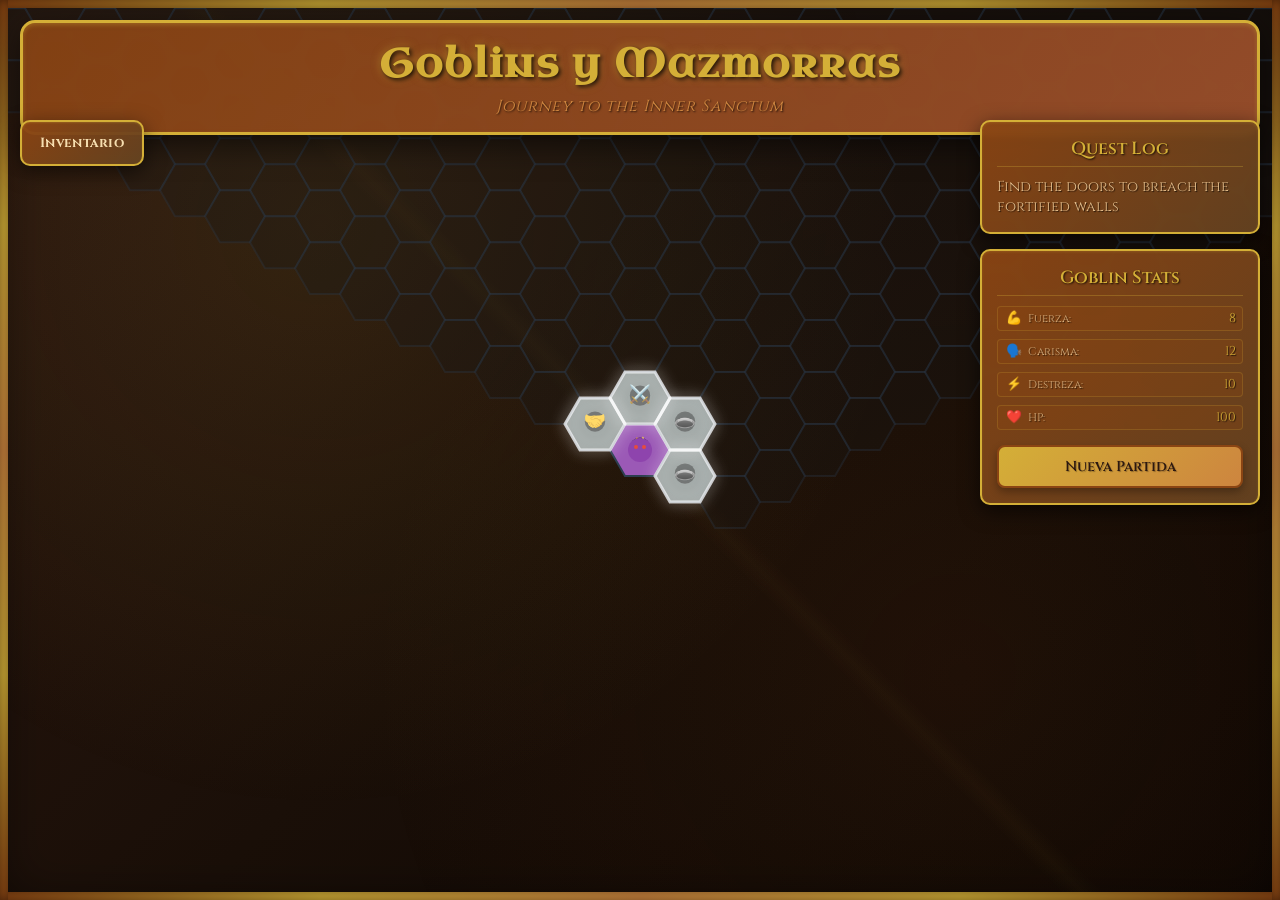
==== commit 1a17cc33: "Merge equipment, inventory, and backend compatibility fixes" ====
--- a/frontend/index.html
+++ b/frontend/index.html
@@ -62,6 +62,10 @@
                 <button id="closeInventoryBtn" class="close-btn" type="button">×</button>
             </div>
             <div id="inventoryStatus" class="inventory-status">Cargando inventario...</div>
+            <section class="equipped-panel">
+                <h4 class="equipped-title">Equipado</h4>
+                <div id="equippedList" class="equipped-list"></div>
+            </section>
             <div id="inventoryList" class="inventory-list"></div>
         </div>
     </div>
--- a/frontend/style.css
+++ b/frontend/style.css
@@ -179,6 +179,129 @@
     pointer-events: auto;
 }
 
+.inventory-button {
+    position: fixed;
+    left: 20px;
+    top: 120px;
+    z-index: 5;
+    pointer-events: auto;
+    padding: 12px 18px;
+    border: 2px solid #d4af37;
+    border-radius: 10px;
+    background: linear-gradient(135deg, rgba(139, 69, 19, 0.96), rgba(101, 67, 33, 0.96));
+    color: #f6deb0;
+    font-family: 'Cinzel', serif;
+    font-weight: 700;
+    letter-spacing: 0.3px;
+    cursor: pointer;
+    box-shadow:
+        0 6px 20px rgba(0, 0, 0, 0.55),
+        inset 0 1px 2px rgba(212, 175, 55, 0.25);
+    transition: transform 0.2s ease, box-shadow 0.2s ease, background 0.2s ease;
+}
+
+.inventory-button:hover {
+    transform: translateY(-1px);
+    background: linear-gradient(135deg, rgba(160, 82, 45, 0.98), rgba(139, 69, 19, 0.98));
+    box-shadow:
+        0 8px 24px rgba(0, 0, 0, 0.62),
+        inset 0 1px 2px rgba(212, 175, 55, 0.35);
+}
+
+.inventory-button:active {
+    transform: translateY(0);
+}
+
+.inventory-modal {
+    position: fixed;
+    inset: 0;
+    z-index: 1200;
+    display: flex;
+    justify-content: center;
+    align-items: center;
+    padding: 24px;
+    background: rgba(7, 4, 2, 0.78);
+    backdrop-filter: blur(6px);
+}
+
+.inventory-modal.hidden {
+    display: none;
+}
+
+.inventory-panel {
+    width: min(92vw, 760px);
+    max-height: 82vh;
+    overflow: auto;
+    padding: 20px;
+    border-radius: 16px;
+    border: 3px solid #d4af37;
+    background: linear-gradient(135deg, rgba(139, 69, 19, 0.97), rgba(101, 67, 33, 0.97));
+    box-shadow:
+        0 18px 50px rgba(0, 0, 0, 0.72),
+        inset 0 1px 3px rgba(212, 175, 55, 0.25);
+}
+
+.inventory-header {
+    display: flex;
+    justify-content: space-between;
+    align-items: center;
+    gap: 12px;
+    margin-bottom: 12px;
+}
+
+.inventory-header h3 {
+    margin: 0;
+    color: #d4af37;
+    font-size: 1.2rem;
+}
+
+.inventory-status {
+    margin-bottom: 10px;
+    color: #deb887;
+}
+
+.inventory-status.is-error {
+    color: #ffb3b3;
+}
+
+.inventory-list {
+    display: grid;
+    gap: 12px;
+}
+
+.inventory-item {
+    padding: 14px;
+    border-radius: 12px;
+    background: rgba(44, 24, 16, 0.46);
+    border: 1px solid rgba(212, 175, 55, 0.18);
+}
+
+.inventory-item-title {
+    display: flex;
+    justify-content: space-between;
+    align-items: center;
+    gap: 12px;
+    margin-bottom: 6px;
+}
+
+.inventory-item-name {
+    color: #f6deb0;
+    font-weight: 700;
+}
+
+.inventory-item-qty {
+    color: #d4af37;
+    font-size: 0.9rem;
+}
+
+.inventory-item-meta,
+.inventory-item-description,
+.inventory-item-stats {
+    color: #deb887;
+    font-size: 0.9rem;
+    margin-top: 5px;
+}
+
 .stats-container {
     display: flex;
     flex-direction: column;
@@ -266,6 +389,93 @@
         width: 100%;
         max-height: 72vh;
     }
+}
+
+.inventory-item-actions {
+    display: flex;
+    justify-content: flex-end;
+    margin-top: 12px;
+}
+
+.equipped-panel {
+    margin: 12px 0 18px;
+    padding: 14px;
+    border: 1px solid rgba(212, 175, 55, 0.35);
+    border-radius: 12px;
+    background: linear-gradient(135deg, rgba(101, 67, 33, 0.35), rgba(139, 69, 19, 0.25));
+    box-shadow: inset 0 1px 3px rgba(212, 175, 55, 0.08);
+}
+
+.equipped-title {
+    margin: 0 0 10px;
+    color: #d4af37;
+    font-family: 'Cinzel', serif;
+    font-size: 0.95rem;
+}
+
+.equipped-list {
+    display: grid;
+    gap: 10px;
+}
+
+.equipped-item {
+    padding: 10px 12px;
+    border-radius: 10px;
+    background: rgba(44, 24, 16, 0.42);
+    border: 1px solid rgba(212, 175, 55, 0.18);
+}
+
+.equipped-item-header {
+    display: flex;
+    justify-content: space-between;
+    gap: 10px;
+    margin-bottom: 6px;
+}
+
+.equipped-item-name {
+    color: #f6deb0;
+    font-weight: 600;
+}
+
+.equipped-item-slot {
+    color: #d4af37;
+    font-size: 0.8rem;
+    text-transform: capitalize;
+}
+
+.equipped-item-stats {
+    color: #deb887;
+    font-size: 0.85rem;
+}
+
+.equipped-empty {
+    color: rgba(222, 184, 135, 0.85);
+    font-style: italic;
+}
+
+.inventory-equip-btn {
+    padding: 8px 14px;
+    background: linear-gradient(135deg, #d4af37, #cd853f);
+    border: none;
+    border-radius: 8px;
+    color: #2c1810;
+    font-family: 'Cinzel', serif;
+    font-weight: 600;
+    cursor: pointer;
+    transition: all 0.2s ease;
+}
+
+.inventory-equip-btn:hover {
+    background: linear-gradient(135deg, #f1c40f, #d4af37);
+    transform: translateY(-1px);
+    box-shadow: 0 4px 12px rgba(212, 175, 55, 0.35);
+}
+
+.inventory-equip-btn:disabled {
+    opacity: 0.6;
+    cursor: not-allowed;
+    transform: none;
+    box-shadow: none;
 }
 
 /* Subtle animations */
@@ -619,7 +829,6 @@
     #chatInput {
         font-size: 16px; /* Prevent zoom on iOS */
     }
-<<<<<<< HEAD
     
     .stats-row {
         flex-direction: column;
@@ -669,6 +878,4 @@
     cursor: not-allowed;
     transform: none;
 }
-=======
-}
->>>>>>> 07ff8960907b222073757045b4a65f360ba4423e
+}
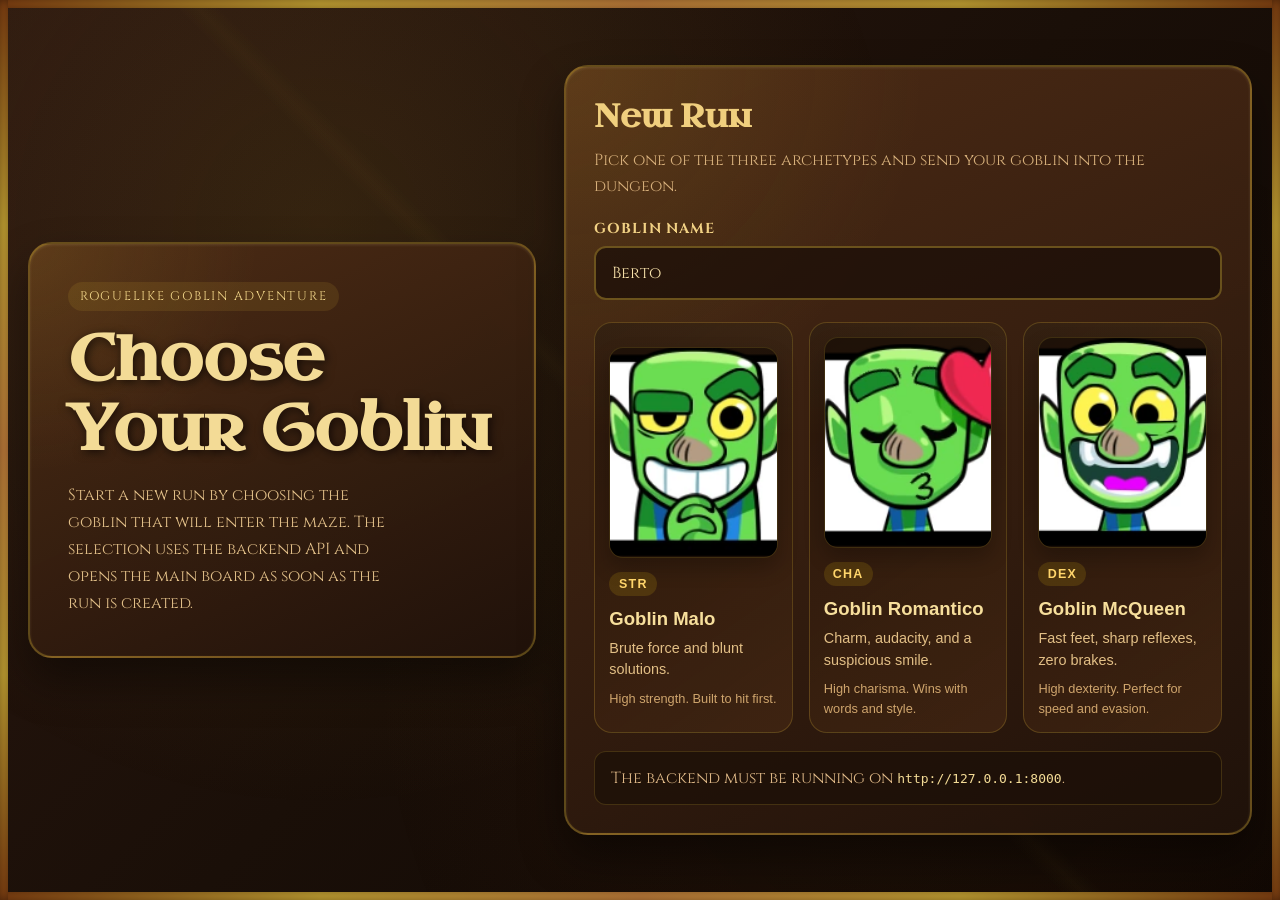
==== commit bec11e07: "Merge latest frontend and run flow updates" ====
--- a/frontend/index.html
+++ b/frontend/index.html
@@ -24,6 +24,13 @@
             
             <div class="stats-panel">
                 <div class="panel-title">Goblin Stats</div>
+                <div class="goblin-profile">
+                    <img id="chosenGoblinPortrait" class="goblin-profile-image" src="../src/GoblinRomantico.webp" alt="Goblin elegido">
+                    <div class="goblin-profile-copy">
+                        <div class="goblin-profile-label">Aventurero actual</div>
+                        <div class="goblin-profile-name" id="chosenGoblinName">Goblin Aventurero</div>
+                    </div>
+                </div>
                 <div class="stats-container">
                     <div class="stat-item">
                         <span class="stat-icon">💪</span>
--- a/frontend/style.css
+++ b/frontend/style.css
@@ -165,6 +165,215 @@
     text-shadow: 1px 1px 1px rgba(0, 0, 0, 0.6);
 }
 
+/* Start Screen */
+.start-shell {
+    position: relative;
+    z-index: 2;
+    min-height: 100vh;
+    padding: 48px 28px;
+    display: grid;
+    grid-template-columns: minmax(280px, 0.85fr) minmax(420px, 1.15fr);
+    gap: 28px;
+    align-items: center;
+}
+
+.start-hero,
+.start-panel {
+    border: 2px solid rgba(212, 175, 55, 0.34);
+    border-radius: 24px;
+    background:
+        radial-gradient(circle at top left, rgba(212, 175, 55, 0.12), transparent 35%),
+        linear-gradient(155deg, rgba(79, 45, 22, 0.95), rgba(32, 18, 10, 0.97));
+    box-shadow:
+        0 22px 44px rgba(0, 0, 0, 0.42),
+        inset 0 1px 3px rgba(255, 230, 160, 0.14);
+}
+
+.start-hero {
+    padding: 38px;
+}
+
+.start-kicker {
+    display: inline-block;
+    margin-bottom: 14px;
+    padding: 6px 12px;
+    border-radius: 999px;
+    background: rgba(212, 175, 55, 0.12);
+    color: #f5d98b;
+    font-size: 0.78rem;
+    letter-spacing: 0.14em;
+    text-transform: uppercase;
+}
+
+.start-title {
+    font-family: 'Uncial Antiqua', cursive;
+    font-size: clamp(2.3rem, 5vw, 4.2rem);
+    line-height: 1.08;
+    margin-bottom: 18px;
+    color: #f3db96;
+    text-shadow: 2px 2px 10px rgba(0, 0, 0, 0.65);
+}
+
+.start-copy {
+    max-width: 34ch;
+    color: #e1bf88;
+    font-size: 1rem;
+    line-height: 1.7;
+}
+
+.start-panel {
+    padding: 28px;
+}
+
+.start-panel-header {
+    margin-bottom: 20px;
+}
+
+.start-panel-title {
+    margin-bottom: 10px;
+    font-family: 'Uncial Antiqua', cursive;
+    font-size: 2rem;
+    color: #f0cf7e;
+}
+
+.start-panel-subtitle {
+    color: #d7b07b;
+    line-height: 1.6;
+}
+
+.start-label {
+    display: block;
+    margin-bottom: 8px;
+    color: #f1d184;
+    font-size: 0.9rem;
+    font-weight: 700;
+    letter-spacing: 0.06em;
+    text-transform: uppercase;
+}
+
+.start-input {
+    width: 100%;
+    margin-bottom: 22px;
+    padding: 14px 16px;
+    border: 2px solid rgba(212, 175, 55, 0.4);
+    border-radius: 12px;
+    background: rgba(28, 15, 8, 0.76);
+    color: #f8e2aa;
+    font-family: 'Cinzel', serif;
+    font-size: 1rem;
+    outline: none;
+    transition: border-color 0.2s ease, box-shadow 0.2s ease;
+}
+
+.start-input:focus {
+    border-color: #f1c40f;
+    box-shadow: 0 0 0 4px rgba(241, 196, 15, 0.12);
+}
+
+.character-grid {
+    display: grid;
+    grid-template-columns: repeat(3, minmax(0, 1fr));
+    gap: 16px;
+}
+
+.character-card {
+    text-align: left;
+    padding: 14px;
+    border: 1px solid rgba(212, 175, 55, 0.24);
+    border-radius: 18px;
+    background:
+        linear-gradient(180deg, rgba(255, 220, 140, 0.05), transparent 28%),
+        linear-gradient(145deg, rgba(40, 22, 10, 0.92), rgba(68, 39, 19, 0.74));
+    color: inherit;
+    cursor: pointer;
+    transition: transform 0.2s ease, border-color 0.2s ease, box-shadow 0.2s ease;
+}
+
+.character-card:hover {
+    transform: translateY(-4px);
+    border-color: rgba(241, 196, 15, 0.65);
+    box-shadow: 0 14px 26px rgba(0, 0, 0, 0.28);
+}
+
+.character-card:disabled {
+    cursor: progress;
+    opacity: 0.75;
+}
+
+.character-card.is-loading {
+    transform: none;
+}
+
+.character-art {
+    display: block;
+    width: 100%;
+    aspect-ratio: 4 / 5;
+    object-fit: cover;
+    object-position: center top;
+    border-radius: 14px;
+    margin-bottom: 14px;
+    border: 1px solid rgba(212, 175, 55, 0.18);
+    box-shadow: 0 10px 20px rgba(0, 0, 0, 0.24);
+    background: rgba(20, 11, 5, 0.65);
+}
+
+.character-badge {
+    display: inline-flex;
+    align-items: center;
+    justify-content: center;
+    min-width: 48px;
+    padding: 5px 9px;
+    border-radius: 999px;
+    margin-bottom: 12px;
+    background: rgba(241, 196, 15, 0.14);
+    color: #ffd56b;
+    font-size: 0.78rem;
+    font-weight: 700;
+    letter-spacing: 0.1em;
+}
+
+.character-name {
+    color: #f7df9c;
+    font-size: 1.16rem;
+    margin-bottom: 8px;
+}
+
+.character-tagline {
+    color: #e2bf86;
+    font-size: 0.9rem;
+    line-height: 1.5;
+    margin-bottom: 8px;
+}
+
+.character-stats {
+    color: #cfa56d;
+    font-size: 0.8rem;
+    line-height: 1.5;
+}
+
+.start-status {
+    margin-top: 18px;
+    padding: 14px 16px;
+    border-radius: 12px;
+    background: rgba(28, 16, 8, 0.72);
+    border: 1px solid rgba(212, 175, 55, 0.2);
+    color: #deb887;
+    line-height: 1.5;
+}
+
+.start-status code {
+    color: #f3db96;
+}
+
+.start-status.is-error {
+    color: #f5b7b1;
+    border-color: rgba(231, 76, 60, 0.35);
+}
+
+.start-status.is-success {
+    color: #d8c28a;
+}
+
 /* Stats Panel */
 .stats-panel {
     background: linear-gradient(135deg, rgba(139, 69, 19, 0.95), rgba(101, 67, 33, 0.95));
@@ -177,6 +386,53 @@
         inset 0 1px 3px rgba(212, 175, 55, 0.2);
     backdrop-filter: blur(3px);
     pointer-events: auto;
+}
+
+.goblin-profile {
+    display: grid;
+    grid-template-columns: 72px 1fr;
+    gap: 12px;
+    align-items: center;
+    margin-bottom: 14px;
+    padding: 10px;
+    border: 1px solid rgba(212, 175, 55, 0.22);
+    border-radius: 12px;
+    background:
+        radial-gradient(circle at top left, rgba(255, 222, 148, 0.12), transparent 40%),
+        rgba(48, 26, 12, 0.72);
+}
+
+.goblin-profile-image {
+    display: block;
+    width: 72px;
+    height: 72px;
+    object-fit: cover;
+    object-position: center top;
+    border-radius: 14px;
+    border: 2px solid rgba(212, 175, 55, 0.5);
+    box-shadow: 0 8px 18px rgba(0, 0, 0, 0.32);
+    background: rgba(20, 11, 5, 0.7);
+}
+
+.goblin-profile-copy {
+    min-width: 0;
+}
+
+.goblin-profile-label {
+    color: #cfa56d;
+    font-size: 0.72rem;
+    text-transform: uppercase;
+    letter-spacing: 0.08em;
+    margin-bottom: 4px;
+}
+
+.goblin-profile-name {
+    color: #f5deb0;
+    font-size: 1rem;
+    font-weight: 700;
+    line-height: 1.3;
+    text-shadow: 1px 1px 2px rgba(0, 0, 0, 0.75);
+    overflow-wrap: anywhere;
 }
 
 .inventory-button {
@@ -374,6 +630,16 @@
         bottom: 132px;
         left: 20px;
     }
+
+    .goblin-profile {
+        grid-template-columns: 60px 1fr;
+        gap: 10px;
+    }
+
+    .goblin-profile-image {
+        width: 60px;
+        height: 60px;
+    }
     
     .info-panel {
         padding: 12px;
@@ -813,6 +1079,20 @@
 
 /* Mobile responsiveness for chat */
 @media (max-width: 768px) {
+    .start-shell {
+        grid-template-columns: 1fr;
+        padding: 28px 18px 44px;
+    }
+
+    .start-hero,
+    .start-panel {
+        padding: 22px;
+    }
+
+    .character-grid {
+        grid-template-columns: 1fr;
+    }
+
     .chat-container {
         width: 95%;
         max-height: 90vh;
@@ -878,4 +1158,3 @@
     cursor: not-allowed;
     transform: none;
 }
-}
